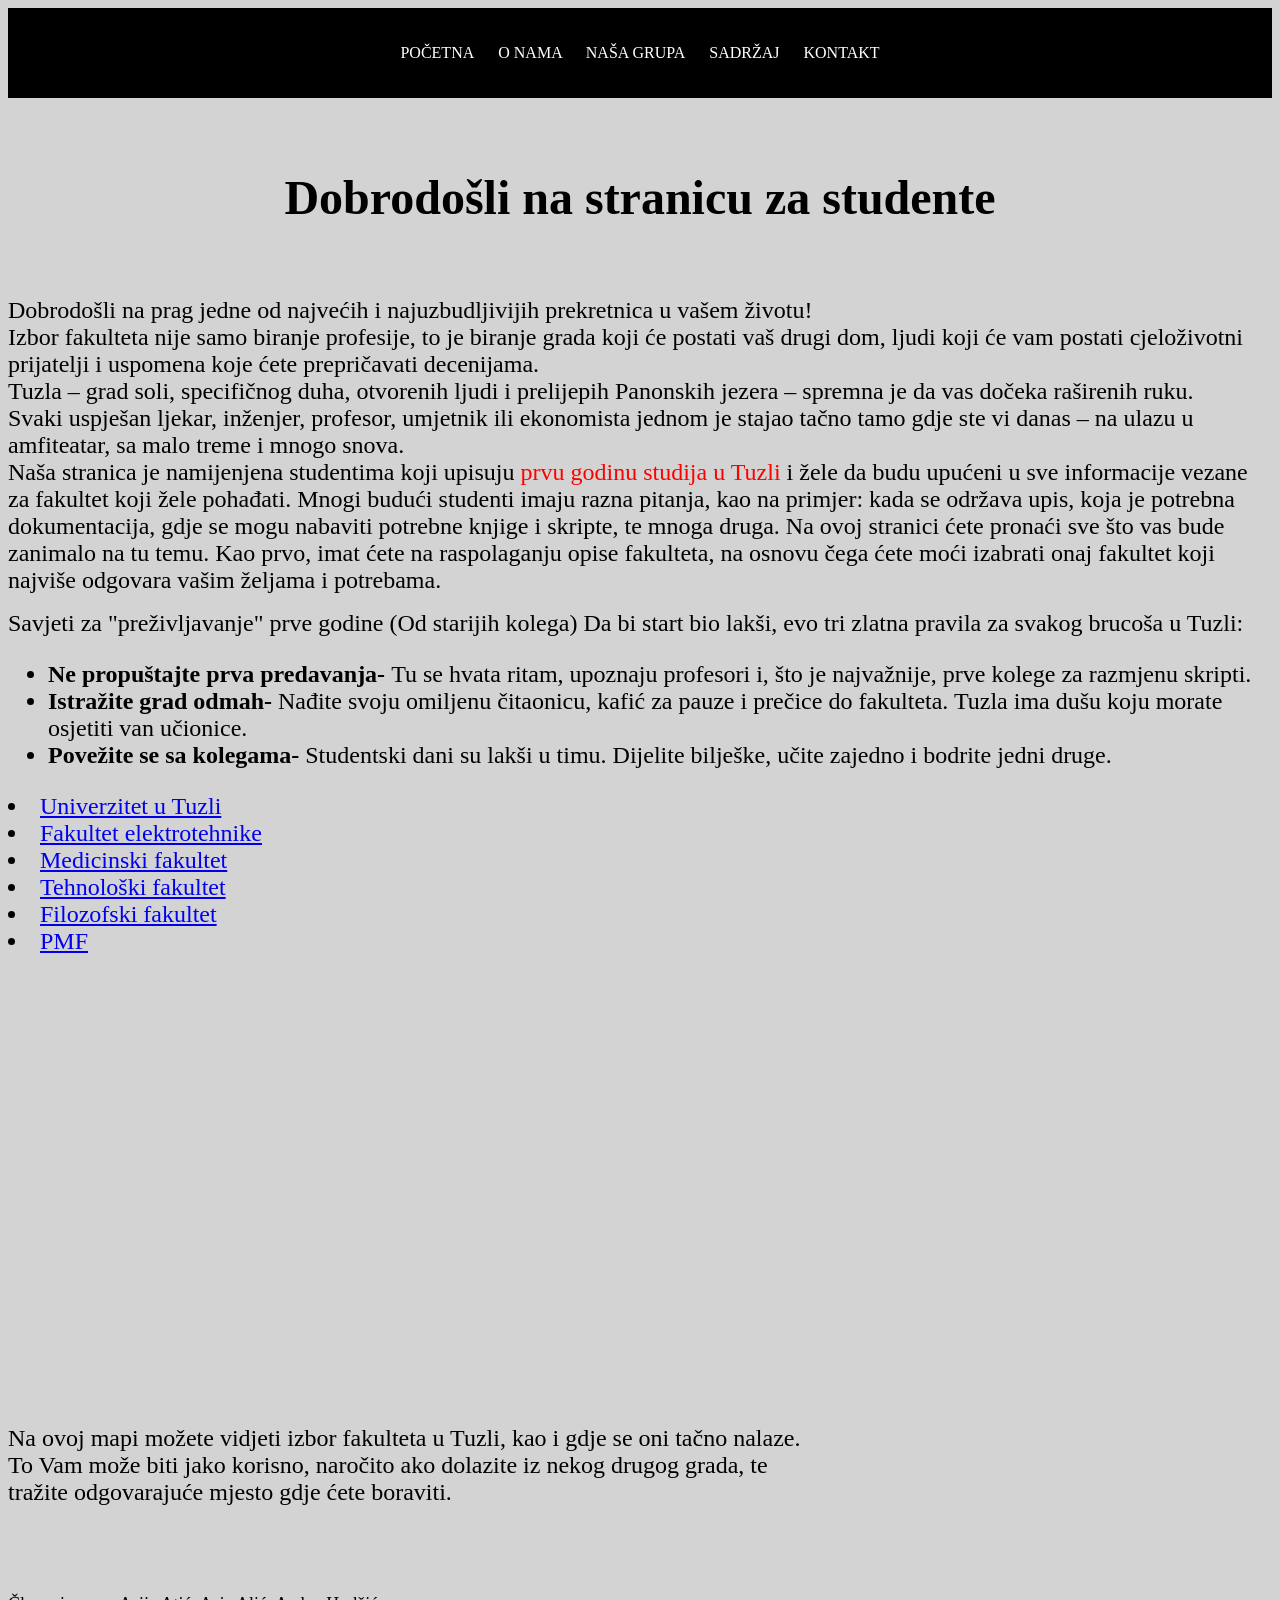
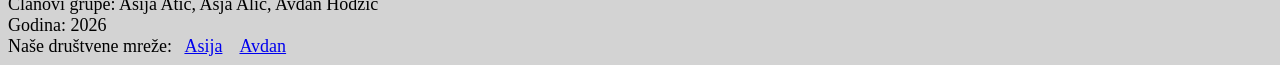
==== index.html @ 90ffe12b "Prepravka početne stranice" ====
<!DOCTYPE html lang="bs">
<head>
<meta charset="UTF-8" name='viewport' content='width=device-width, initial-scale=1.0'>
<title>
Početna
</title>

<style>
    .meni ul {
border-bottom: 1px solid #000000;
border-top: 1px solid #000000;
list-style: outside none none;
padding: 35px 0;
text-align: center;
background-color: #000000;
}
.meni ul li {
    border-spacing: "5px";
display: inline;
padding: 0 10px;
text-transform: uppercase;
}
.meni ul li a {
color: #000000;
text-decoration: none;
}
.meni ul li a:hover {
color: #b90c0c;
text-decoration: underline;
}

</style>

</head>
<body bgcolor="lightgrey">

    <header>
<div class="meni">
<ul>
<li><a style="color:#ffffff;" href="#">Početna</a></li>
<li><a style="color:#ffffff;" href="#O nama">O nama</a>
<li><a style="color:#ffffff;" href="https://github.com/asija-atic/Grupa17-TPTP-2026">Naša grupa</a></li>
<li><a style="color:#ffffff;" href="sadrzaj.html">Sadržaj</a>
<li><a style="color:#ffffff;" href="kontakt.html">Kontakt</a></li>
</ul>
</div>
</header>

    <br><br>
    <section aria-label="naslov">
    <h1><center><font color="black" size="7">Dobrodošli na stranicu za studente</font></center></h1>
    </section>
    <br><br>
    <a name="O nama">
    <p><font size="5">
    Dobrodošli na prag jedne od najvećih i najuzbudljivijih prekretnica u vašem životu! <br>
    Izbor fakulteta nije samo biranje profesije, to je biranje grada koji će postati vaš drugi
     dom, ljudi koji će vam postati cjeloživotni prijatelji i uspomena koje ćete prepričavati decenijama.<br>
    Tuzla – grad soli, specifičnog duha, otvorenih ljudi i prelijepih Panonskih jezera – spremna je da vas dočeka raširenih ruku. <br> 
    Svaki uspješan ljekar, inženjer, profesor, umjetnik ili ekonomista jednom je stajao tačno tamo gdje ste vi 
    danas – na ulazu u amfiteatar, sa malo treme i mnogo snova. <br>
    Naša stranica je namijenjena studentima koji upisuju <font color="red">prvu godinu studija u Tuzli</font> i žele da budu
    upućeni u sve informacije vezane za fakultet koji žele pohađati. Mnogi budući studenti imaju razna
    pitanja, kao na primjer: kada se održava upis, koja je potrebna dokumentacija, gdje se mogu nabaviti
    potrebne knjige i skripte, te mnoga druga. Na ovoj stranici ćete pronaći sve što vas bude zanimalo na
    tu temu. Kao prvo, imat ćete na raspolaganju opise fakulteta, na osnovu čega ćete moći izabrati onaj
    fakultet koji najviše odgovara vašim željama i potrebama.</font></p>
    </a>

    <a name="Savjeti">
            <font size="5">
                <b></b>Savjeti za "preživljavanje" prve godine (Od starijih kolega)</b>
        Da bi start bio lakši, evo tri zlatna pravila za svakog brucoša u Tuzli:
                <ul>
                    <li><b>Ne propuštajte prva predavanja- </b>Tu se hvata ritam, upoznaju profesori i, 
                        što je najvažnije, prve kolege za razmjenu skripti.</li>
                        <li><b>Istražite grad odmah- </b>Nađite svoju omiljenu čitaonicu, kafić za pauze 
                            i prečice do fakulteta. Tuzla ima dušu koju morate osjetiti van učionice.</li>
                            <li><b>Povežite se sa kolegama- </b>Studentski dani su lakši u timu. Dijelite bilješke, 
                                učite zajedno i bodrite jedni druge.</li>
                </ul>
        </font>
    </a>
    
    <font size="5">
        <nav>
            <ul></ul>
            <li><a href="https://untz.ba/">Univerzitet u Tuzli</a></li>
            <li><a href="FET.html">Fakultet elektrotehnike</a></li>
            <li><a href="FET.html">Medicinski fakultet</a></li>
            <li><a href="FET.html">Tehnološki fakultet</a></li>
            <li><a href="FET.html">Filozofski fakultet</a></li>
            <li><a href="FET.html">PMF</a></li>
            </ul>
        </nav>
    </font>

        <br><br><br>
        <aside>
        <iframe src="https://www.google.com/maps/embed?pb=!1m16!1m12!1m3!1d5687.657616480637!2d18.665230933523294!3d44.5391376703134!2m3!1f0!2f0!3f0!3m2!1i1024!2i768!4f13.1!2m1!1sfakulteti%20u%20tuzli!5e0!3m2!1sbs!2sba!4v1778308979391!5m2!1sbs!2sba" 
        width="600" 
        height="400" 
        style="border:0;" 
        allowfullscreen="" 
        loading="lazy" 
        referrerpolicy="no-referrer-when-downgrade">
        </iframe>
        <p><font size="5">Na ovoj mapi možete vidjeti izbor fakulteta u Tuzli, kao i gdje se oni tačno nalaze.<br>
              To Vam može biti jako korisno, naročito ako dolazite iz nekog drugog grada, te <br>
                tražite odgovarajuće mjesto gdje ćete boraviti.
            </font></p>
  
   
    <br><br><br><br>

    
    
    <footer>
        <font size="4">
        Članovi grupe: Asija Atić, Asja Alić, Avdan Hodžić
        <br>
        Godina: 2026
        <br>
        Naše društvene mreže:&nbsp&nbsp
        <a href="https://www.instagram.com/asija_atic/">Asija</a>
        &nbsp&nbsp
        <a href="https://www.instagram.com/adoo.hodziic/">Avdan</a>
        </font>
    </footer>

</body>
</html>
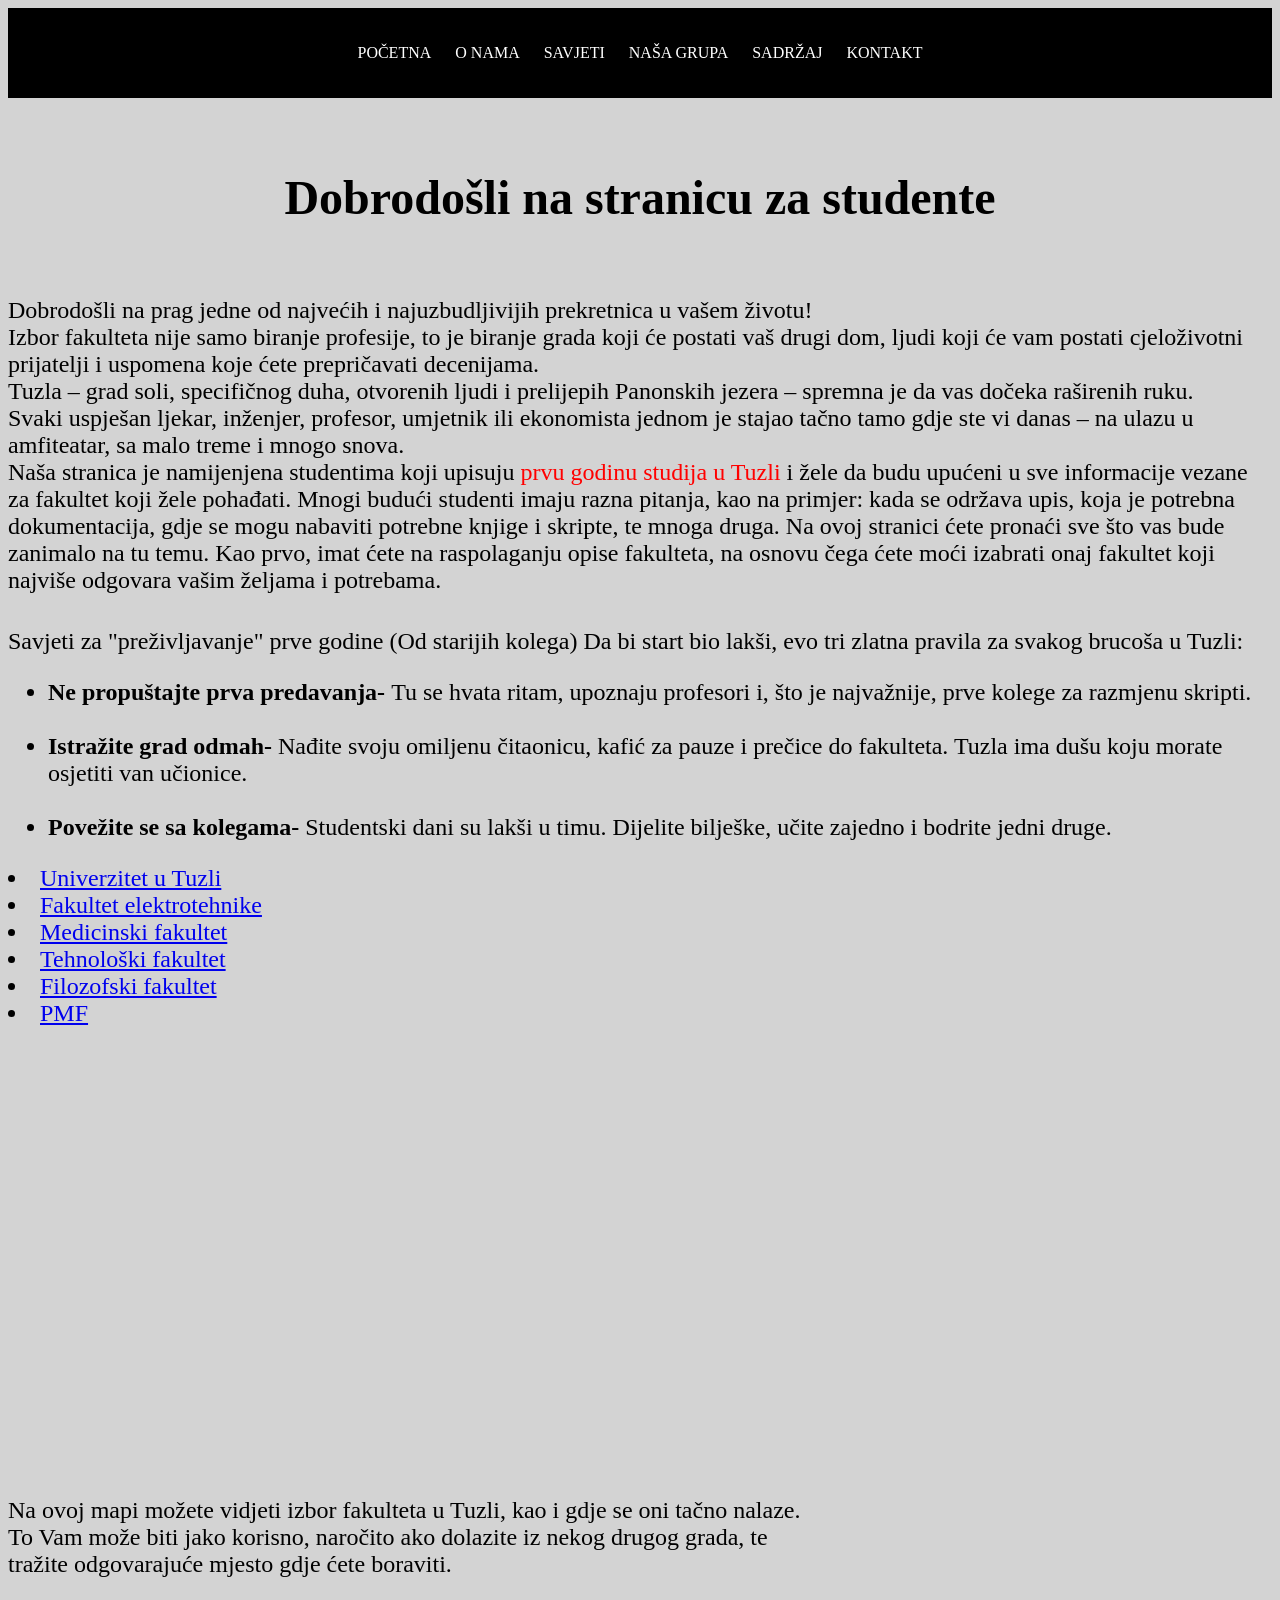
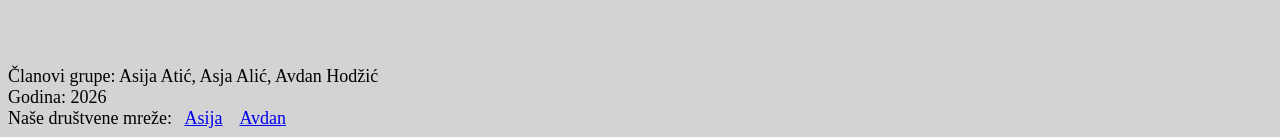
==== commit cf80e57c: "Add files via upload" ====
--- a/index.html
+++ b/index.html
@@ -38,7 +38,8 @@
 <div class="meni">
 <ul>
 <li><a style="color:#ffffff;" href="#">Početna</a></li>
-<li><a style="color:#ffffff;" href="#O nama">O nama</a>
+<li><a style="color:#ffffff;" href="#O nama">O nama</a></li>
+<li><a style="color:#ffffff;" href="#Savjeti">Savjeti</a></li>
 <li><a style="color:#ffffff;" href="https://github.com/asija-atic/Grupa17-TPTP-2026">Naša grupa</a></li>
 <li><a style="color:#ffffff;" href="sadrzaj.html">Sadržaj</a>
 <li><a style="color:#ffffff;" href="kontakt.html">Kontakt</a></li>
@@ -66,16 +67,16 @@
     tu temu. Kao prvo, imat ćete na raspolaganju opise fakulteta, na osnovu čega ćete moći izabrati onaj
     fakultet koji najviše odgovara vašim željama i potrebama.</font></p>
     </a>
-
+<br>
     <a name="Savjeti">
             <font size="5">
                 <b></b>Savjeti za "preživljavanje" prve godine (Od starijih kolega)</b>
         Da bi start bio lakši, evo tri zlatna pravila za svakog brucoša u Tuzli:
                 <ul>
                     <li><b>Ne propuštajte prva predavanja- </b>Tu se hvata ritam, upoznaju profesori i, 
-                        što je najvažnije, prve kolege za razmjenu skripti.</li>
+                        što je najvažnije, prve kolege za razmjenu skripti.</li><br>
                         <li><b>Istražite grad odmah- </b>Nađite svoju omiljenu čitaonicu, kafić za pauze 
-                            i prečice do fakulteta. Tuzla ima dušu koju morate osjetiti van učionice.</li>
+                            i prečice do fakulteta. Tuzla ima dušu koju morate osjetiti van učionice.</li><br>
                             <li><b>Povežite se sa kolegama- </b>Studentski dani su lakši u timu. Dijelite bilješke, 
                                 učite zajedno i bodrite jedni druge.</li>
                 </ul>
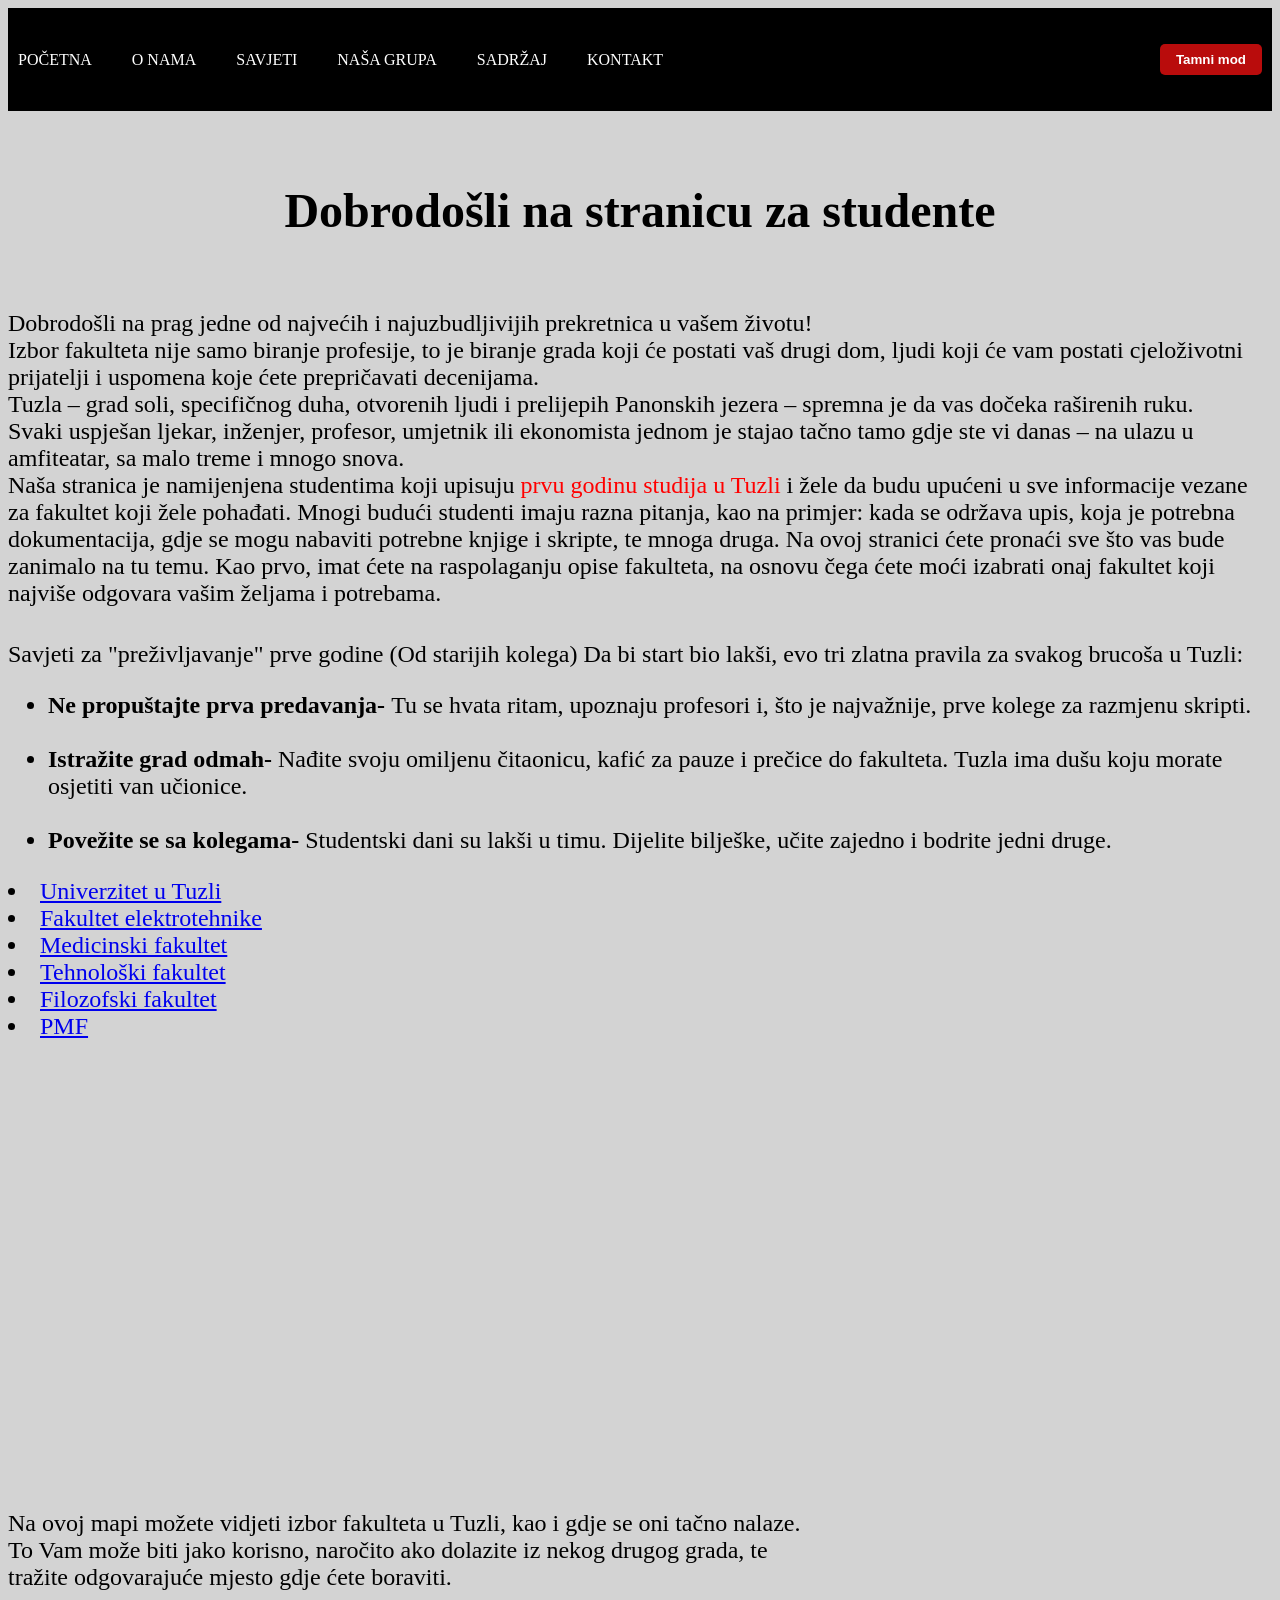
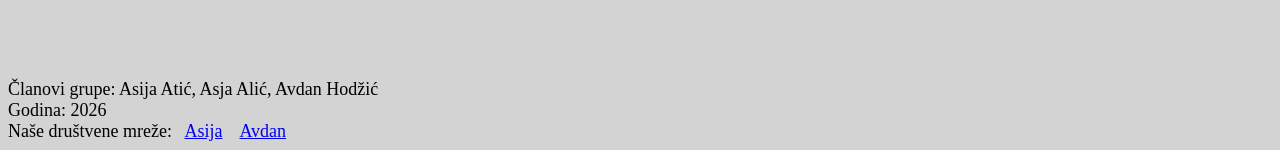
==== commit d6559a69: "Dodan javascript file i odradjena vecina logike stranice, promjenjen kontakt.html i prilagodjeni ost" ====
--- a/index.html
+++ b/index.html
@@ -13,6 +13,11 @@
 padding: 35px 0;
 text-align: center;
 background-color: #000000;
+display: flex;
+justify-content: center;
+align-items: center;
+gap: 20px;
+flex-wrap: wrap;
 }
 .meni ul li {
     border-spacing: "5px";
@@ -20,8 +25,26 @@
 padding: 0 10px;
 text-transform: uppercase;
 }
+
+.meni ul li:last-child {
+  margin-left: auto;
+}
+
+#theme-toggle {
+  background: #b90c0c;
+  color: #ffffff;
+  border: none;
+  padding: 8px 16px;
+  border-radius: 5px;
+  cursor: pointer;
+  font-weight: bold;
+}
+
+#theme-toggle:hover {
+  background: #8a0808;
+}
 .meni ul li a {
-color: #000000;
+color: #ffffff;
 text-decoration: none;
 }
 .meni ul li a:hover {
@@ -41,8 +64,9 @@
 <li><a style="color:#ffffff;" href="#O nama">O nama</a></li>
 <li><a style="color:#ffffff;" href="#Savjeti">Savjeti</a></li>
 <li><a style="color:#ffffff;" href="https://github.com/asija-atic/Grupa17-TPTP-2026">Naša grupa</a></li>
-<li><a style="color:#ffffff;" href="sadrzaj.html">Sadržaj</a>
+<li><a style="color:#ffffff;" href="sadrzaj.html">Sadržaj</a></li>
 <li><a style="color:#ffffff;" href="kontakt.html">Kontakt</a></li>
+<li><button id="theme-toggle" type="button">Tamni mod</button></li>
 </ul>
 </div>
 </header>
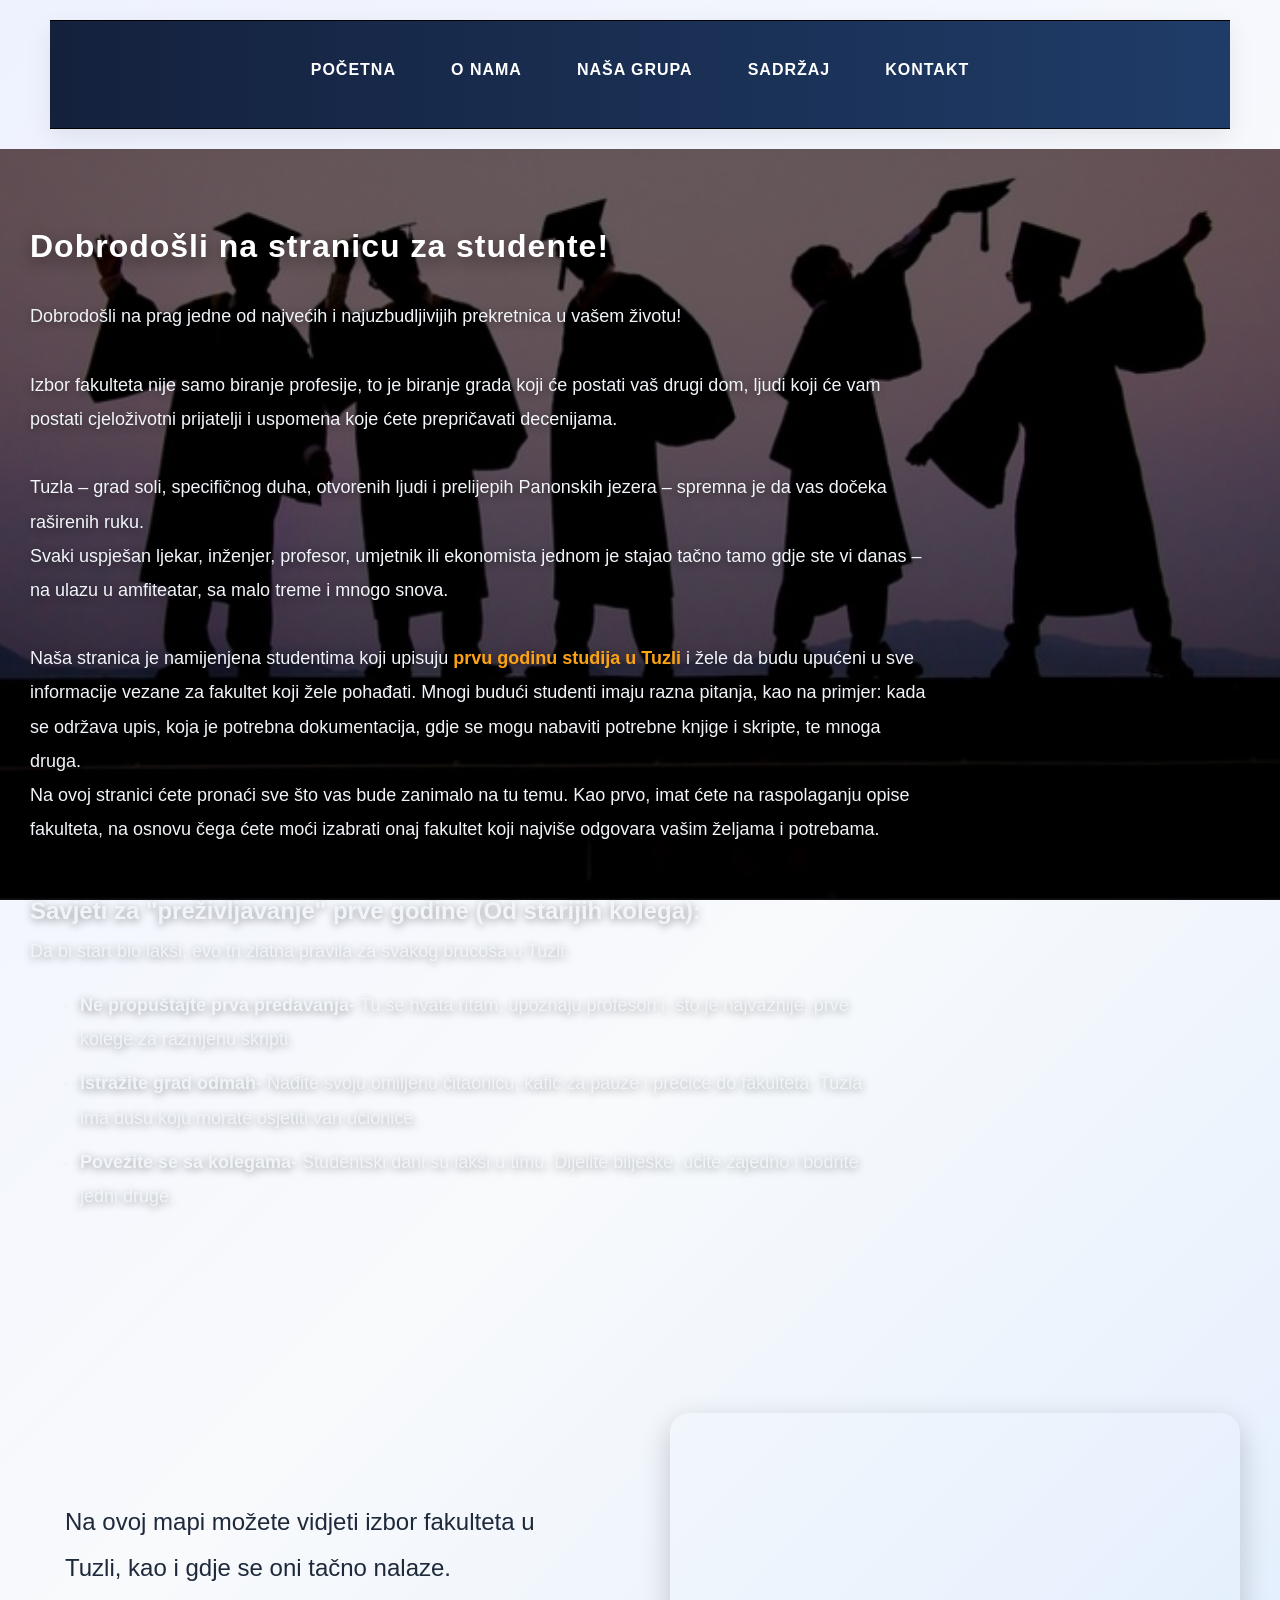
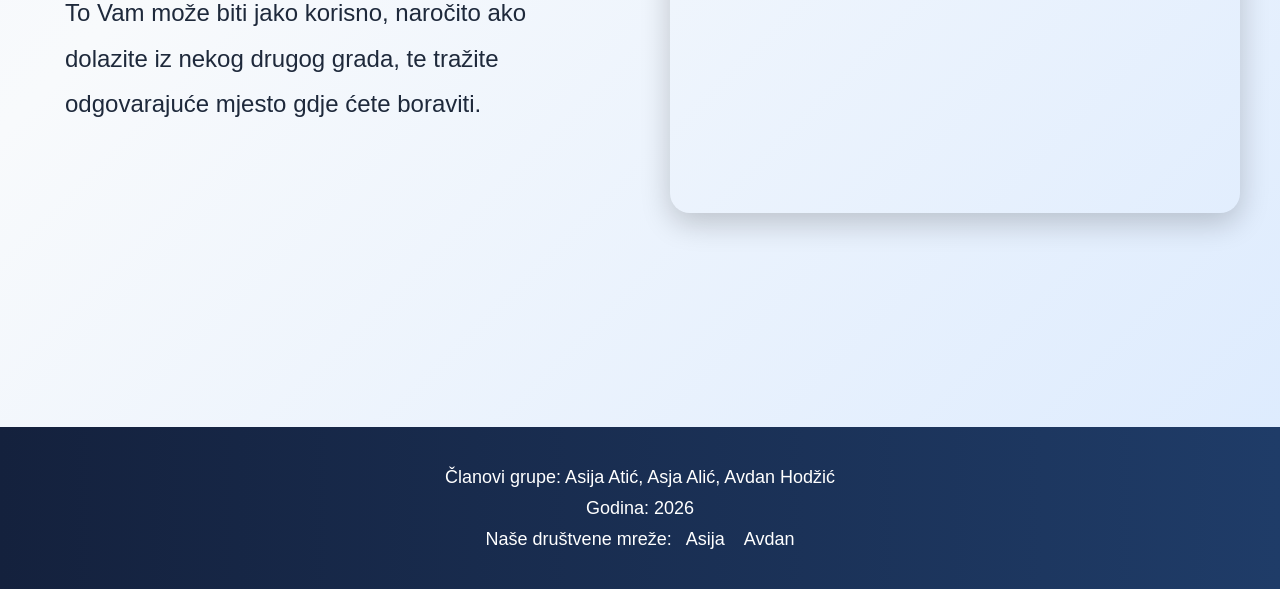
==== commit 2183c85c: "Add files via upload" ====
--- a/index.html
+++ b/index.html
@@ -1,6 +1,7 @@
 <!DOCTYPE html lang="bs">
 <head>
 <meta charset="UTF-8" name='viewport' content='width=device-width, initial-scale=1.0'>
+<link rel="stylesheet" href="tptpstil.css">
 <title>
 Početna
 </title>
@@ -13,11 +14,6 @@
 padding: 35px 0;
 text-align: center;
 background-color: #000000;
-display: flex;
-justify-content: center;
-align-items: center;
-gap: 20px;
-flex-wrap: wrap;
 }
 .meni ul li {
     border-spacing: "5px";
@@ -25,26 +21,8 @@
 padding: 0 10px;
 text-transform: uppercase;
 }
-
-.meni ul li:last-child {
-  margin-left: auto;
-}
-
-#theme-toggle {
-  background: #b90c0c;
-  color: #ffffff;
-  border: none;
-  padding: 8px 16px;
-  border-radius: 5px;
-  cursor: pointer;
-  font-weight: bold;
-}
-
-#theme-toggle:hover {
-  background: #8a0808;
-}
 .meni ul li a {
-color: #ffffff;
+color: #000000;
 text-decoration: none;
 }
 .meni ul li a:hover {
@@ -61,84 +39,79 @@
 <div class="meni">
 <ul>
 <li><a style="color:#ffffff;" href="#">Početna</a></li>
-<li><a style="color:#ffffff;" href="#O nama">O nama</a></li>
-<li><a style="color:#ffffff;" href="#Savjeti">Savjeti</a></li>
+<li><a style="color:#ffffff;" href="#O nama">O nama</a>
 <li><a style="color:#ffffff;" href="https://github.com/asija-atic/Grupa17-TPTP-2026">Naša grupa</a></li>
-<li><a style="color:#ffffff;" href="sadrzaj.html">Sadržaj</a></li>
+<li><a style="color:#ffffff;" href="sadrzaj.html">Sadržaj</a>
 <li><a style="color:#ffffff;" href="kontakt.html">Kontakt</a></li>
-<li><button id="theme-toggle" type="button">Tamni mod</button></li>
 </ul>
 </div>
 </header>
+    <section class="hero-section" id="O nama">
+<div class="hero-content">
+<h1><font size="6">Dobrodošli na stranicu za studente!</font></h1>
+<p><font size="4">
+Dobrodošli na prag jedne od najvećih i najuzbudljivijih prekretnica u vašem životu! <br><br>
 
-    <br><br>
-    <section aria-label="naslov">
-    <h1><center><font color="black" size="7">Dobrodošli na stranicu za studente</font></center></h1>
-    </section>
-    <br><br>
-    <a name="O nama">
-    <p><font size="5">
-    Dobrodošli na prag jedne od najvećih i najuzbudljivijih prekretnica u vašem životu! <br>
-    Izbor fakulteta nije samo biranje profesije, to je biranje grada koji će postati vaš drugi
-     dom, ljudi koji će vam postati cjeloživotni prijatelji i uspomena koje ćete prepričavati decenijama.<br>
-    Tuzla – grad soli, specifičnog duha, otvorenih ljudi i prelijepih Panonskih jezera – spremna je da vas dočeka raširenih ruku. <br> 
-    Svaki uspješan ljekar, inženjer, profesor, umjetnik ili ekonomista jednom je stajao tačno tamo gdje ste vi 
-    danas – na ulazu u amfiteatar, sa malo treme i mnogo snova. <br>
-    Naša stranica je namijenjena studentima koji upisuju <font color="red">prvu godinu studija u Tuzli</font> i žele da budu
-    upućeni u sve informacije vezane za fakultet koji žele pohađati. Mnogi budući studenti imaju razna
-    pitanja, kao na primjer: kada se održava upis, koja je potrebna dokumentacija, gdje se mogu nabaviti
-    potrebne knjige i skripte, te mnoga druga. Na ovoj stranici ćete pronaći sve što vas bude zanimalo na
-    tu temu. Kao prvo, imat ćete na raspolaganju opise fakulteta, na osnovu čega ćete moći izabrati onaj
-    fakultet koji najviše odgovara vašim željama i potrebama.</font></p>
-    </a>
+Izbor fakulteta nije samo biranje profesije, to je biranje grada koji će postati vaš drugi dom, ljudi koji će vam postati cjeloživotni prijatelji i uspomena koje ćete prepričavati decenijama.<br><br>
+
+Tuzla – grad soli, specifičnog duha, otvorenih ljudi i prelijepih Panonskih jezera – spremna je da vas dočeka raširenih ruku. <br>
+
+Svaki uspješan ljekar, inženjer, profesor, umjetnik ili ekonomista jednom je stajao tačno tamo gdje ste vi danas – na ulazu u amfiteatar, sa malo treme i mnogo snova. <br><br>
+
+Naša stranica je namijenjena studentima koji upisuju <span>prvu godinu studija u Tuzli</span> i žele da budu upućeni u sve informacije vezane za fakultet koji žele pohađati. 
+
+Mnogi budući studenti imaju razna pitanja, kao na primjer: kada se održava upis, koja je potrebna dokumentacija, gdje se mogu nabaviti potrebne knjige i skripte, te mnoga druga.<br>
+
+Na ovoj stranici ćete pronaći sve što vas bude zanimalo na tu temu. Kao prvo, imat ćete na raspolaganju opise fakulteta, na osnovu čega ćete moći izabrati onaj fakultet koji najviše odgovara vašim željama i potrebama.
+</font></p>
 <br>
-    <a name="Savjeti">
-            <font size="5">
-                <b></b>Savjeti za "preživljavanje" prve godine (Od starijih kolega)</b>
-        Da bi start bio lakši, evo tri zlatna pravila za svakog brucoša u Tuzli:
+                <b><font size="5">Savjeti za "preživljavanje" prve godine (Od starijih kolega):</font></b><br>
+<font size="4">Da bi start bio lakši, evo tri zlatna pravila za svakog brucoša u Tuzli:
                 <ul>
                     <li><b>Ne propuštajte prva predavanja- </b>Tu se hvata ritam, upoznaju profesori i, 
-                        što je najvažnije, prve kolege za razmjenu skripti.</li><br>
+                        što je najvažnije, prve kolege za razmjenu skripti.</li>
                         <li><b>Istražite grad odmah- </b>Nađite svoju omiljenu čitaonicu, kafić za pauze 
-                            i prečice do fakulteta. Tuzla ima dušu koju morate osjetiti van učionice.</li><br>
+                            i prečice do fakulteta. Tuzla ima dušu koju morate osjetiti van učionice.</li>
                             <li><b>Povežite se sa kolegama- </b>Studentski dani su lakši u timu. Dijelite bilješke, 
                                 učite zajedno i bodrite jedni druge.</li>
                 </ul>
+                </font>
+    </div>
+    
+</section>
+        <section class="mapa-sekcija">
+
+    <div class="mapa-tekst">
+
+        <p>
+        <font size="5">
+
+        Na ovoj mapi možete vidjeti izbor fakulteta u Tuzli, kao i gdje se oni tačno nalaze.<br>
+
+        To Vam može biti jako korisno, naročito ako dolazite iz nekog drugog grada, te tražite odgovarajuće mjesto gdje ćete boraviti.
+
         </font>
-    </a>
-    
-    <font size="5">
-        <nav>
-            <ul></ul>
-            <li><a href="https://untz.ba/">Univerzitet u Tuzli</a></li>
-            <li><a href="FET.html">Fakultet elektrotehnike</a></li>
-            <li><a href="FET.html">Medicinski fakultet</a></li>
-            <li><a href="FET.html">Tehnološki fakultet</a></li>
-            <li><a href="FET.html">Filozofski fakultet</a></li>
-            <li><a href="FET.html">PMF</a></li>
-            </ul>
-        </nav>
-    </font>
+        </p>
 
-        <br><br><br>
-        <aside>
-        <iframe src="https://www.google.com/maps/embed?pb=!1m16!1m12!1m3!1d5687.657616480637!2d18.665230933523294!3d44.5391376703134!2m3!1f0!2f0!3f0!3m2!1i1024!2i768!4f13.1!2m1!1sfakulteti%20u%20tuzli!5e0!3m2!1sbs!2sba!4v1778308979391!5m2!1sbs!2sba" 
-        width="600" 
-        height="400" 
-        style="border:0;" 
-        allowfullscreen="" 
-        loading="lazy" 
+    </div>
+
+    <div class="mapa">
+
+        <iframe src="https://www.google.com/maps/embed?pb=!1m16!1m12!1m3!1d5687.657616480637!2d18.665230933523294!3d44.5391376703134!2m3!1f0!2f0!3f0!3m2!1i1024!2i768!4f13.1!2m1!1sfakulteti%20u%20tuzli!5e0!3m2!1sbs!2sba!4v1778308979391!5m2!1sbs!2sba"
+        width="600"
+        height="400"
+        style="border:0;"
+        allowfullscreen=""
+        loading="lazy"
         referrerpolicy="no-referrer-when-downgrade">
         </iframe>
-        <p><font size="5">Na ovoj mapi možete vidjeti izbor fakulteta u Tuzli, kao i gdje se oni tačno nalaze.<br>
-              To Vam može biti jako korisno, naročito ako dolazite iz nekog drugog grada, te <br>
-                tražite odgovarajuće mjesto gdje ćete boraviti.
-            </font></p>
+
+    </div>
+
+</section>
   
    
-    <br><br><br><br>
-
-    
+    <br><br>
     
     <footer>
         <font size="4">
--- a/tptpstil.css
+++ b/tptpstil.css
@@ -0,0 +1,1755 @@
+:root{
+
+    /* BOJE */
+
+    --primary-color:#14213d;
+    --secondary-color:#1f3c68;
+    --accent-color:#fca311;
+
+    --light-color:#f8fafc;
+    --card-color:#ffffff;
+
+    --text-color:#1e293b;
+    --soft-text:#22252c;
+
+    --hover-color:#ffba49;
+
+    /* FONT */
+
+    --main-font:'Segoe UI', sans-serif;
+
+    /* OSTALO */
+
+    --radius:18px;
+
+    --shadow:
+    0 8px 25px rgba(0,0,0,0.08);
+
+    --strong-shadow:
+    0 12px 35px rgba(0,0,0,0.20);
+
+    --transition:0.35s ease;
+}
+
+/*RESET*/
+
+*{
+    margin:0;
+    padding:0;
+    box-sizing:border-box;
+}
+
+/* BODY */
+
+body{
+
+    font-family:var(--main-font);
+
+    background:
+    linear-gradient(
+    135deg,
+    #eef2ff,
+    #f8fafc,
+    #dbeafe
+    );
+
+    color:var(--text-color);
+
+    line-height:1.7;
+
+    animation:fadeIn 1s ease;
+}
+
+/*ANIMACIJA*/
+/* Fade-in animaciju sam napravila uz pomoć AI alata.
+Razumijem da:
+@keyframes definiše tok animacije,
+opacity kontroliše providnost,
+transform:translateY pomjera element po Y osi.
+*/
+
+@keyframes fadeIn{
+
+    from{
+        opacity:0;
+        transform:translateY(20px);
+    }
+
+    to{
+        opacity:1;
+        transform:translateY(0);
+    }
+}
+
+/*NAVIGACIJA */
+/* 
+Flexbox navigaciju sam organizovala uz pomoć ChatGPT-a.
+Razumijem da:
+display:flex postavlja elemente u fleksibilni raspored,
+justify-content:center centrira elemente horizontalno,
+align-items:center centrira elemente vertikalno,
+gap dodaje razmak između stavki menija.
+*/
+
+.meni ul,
+#meni ul{
+
+    display:flex;
+
+    justify-content:center;
+    align-items:center;
+
+    gap:35px;
+
+    list-style:none;
+
+    padding:24px;
+
+    background:
+    linear-gradient(
+    to right,
+    var(--primary-color),
+    var(--secondary-color)
+    );
+
+    box-shadow:var(--shadow);
+
+    position:sticky;
+    top:0;
+
+    z-index:1000;
+}
+
+.meni ul li a,
+#meni ul li a{
+
+    color:var(--light-color);
+
+    text-decoration:none;
+
+    text-transform:uppercase;
+
+    font-weight:600;
+
+    letter-spacing:1px;
+
+    position:relative;
+
+    transition:var(--transition);
+}
+
+.meni ul li a:hover,
+#meni ul li a:hover{
+
+    color:var(--accent-color);
+}
+
+.meni ul li a::after,
+#meni ul li a::after{
+
+    content:"";
+
+    position:absolute;
+
+    left:0;
+    bottom:-6px;
+
+    width:0%;
+
+    height:2px;
+
+    background-color:var(--accent-color);
+
+    transition:var(--transition);
+}
+
+.meni ul li a:hover::after,
+#meni ul li a:hover::after{
+
+    width:100%;
+}
+/* 
+CSS Grid raspored kartica sam napravila uz pomoć AI alata.
+Razumijem da:
+display:grid pravi mrežni raspored,
+repeat(4,1fr) pravi 4 jednake kolone,
+gap definiše razmak između kartica.
+*/
+
+/*NASLOVI */
+
+h1{
+
+    text-align:center;
+
+    font-size:48px;
+
+    margin-top:50px;
+    margin-bottom:25px;
+
+    color:var(--primary-color);
+
+    letter-spacing:1px;
+}
+
+h2{
+
+    color:var(--primary-color);
+
+    margin-bottom:15px;
+}
+
+/* PARAGRAFI */
+
+p{
+
+    max-width:1200px;
+
+    margin:auto;
+
+    padding:18px 25px;
+
+    font-size:18px;
+
+    color:var(--soft-text);
+}
+
+/* SLIKE*/
+
+img{
+
+    max-width:100%;
+
+    border-radius:var(--radius);
+
+    box-shadow:var(--shadow);
+
+    transition:var(--transition);
+}
+
+img:hover{
+
+    transform:scale(1.02);
+}
+
+/* TABELE */
+
+table{
+
+    width:90%;
+
+    margin:auto;
+
+    border-collapse:collapse;
+
+    overflow:hidden;
+
+    border-radius:var(--radius);
+
+    background:var(--card-color);
+
+    box-shadow:var(--shadow);
+}
+
+th{
+
+    background:
+    linear-gradient(
+    to right,
+    #681313,
+    #9e1313
+    );
+
+    color:white;
+
+    padding:16px;
+}
+
+td{
+
+    padding:14px;
+
+    text-align:center;
+
+    border-bottom:1px solid #fecaca;
+
+    transition:var(--transition);
+}
+
+tr:nth-child(even){
+
+    background:#fef2f2;
+}
+
+tr:hover{
+
+    background:#fee2e2;
+}
+
+/* LISTE */
+
+ul,
+ol{
+
+    margin:20px 50px;
+}
+
+ul li{
+
+    margin-bottom:10px;
+}
+
+/* LINKOVI */
+
+a{
+
+    transition:var(--transition);
+}
+
+a:hover{
+
+    color:var(--accent-color);
+}
+
+a:focus{
+
+    outline:2px dashed var(--accent-color);
+
+    outline-offset:4px;
+}
+
+/*  IFRAME */
+
+iframe{
+
+    display:block;
+
+    margin:40px auto;
+
+    width:90%;
+    max-width:900px;
+
+    border-radius:var(--radius);
+
+    box-shadow:var(--shadow);
+}
+
+/* FOOTER */
+
+footer{
+
+    margin-top:60px;
+
+    padding:35px;
+
+    text-align:center;
+
+    color:white;
+
+    background:
+    linear-gradient(
+    to right,
+    var(--primary-color),
+    var(--secondary-color)
+    );
+}
+
+footer a{
+
+    color:white;
+
+    text-decoration:none;
+}
+
+/*  DODATNI BLOKOVI */
+
+#Opis,
+#Upis,
+#tekst,
+.Uvod,
+.smjerovi{
+
+    background:rgba(255,255,255,0.75);
+
+    padding:25px;
+
+    border-radius:var(--radius);
+
+    box-shadow:var(--shadow);
+
+    margin:20px;
+}
+
+/* HERO SEKCIJA */
+/*  ZAJEDNIČKA HERO KARTICA */
+
+.hero-card{
+
+    background-size:cover;
+
+    background-position:center;
+
+    height:220px;
+
+    display:flex;
+
+    justify-content:center;
+
+    align-items:center;
+
+    text-align:center;
+
+    border-radius:22px;
+
+    margin:10px auto 40px auto;
+
+    max-width:1200px;
+
+    overflow:hidden;
+
+    padding:20px;
+
+    transition:0.4s ease;
+
+    box-shadow:
+    0 10px 30px rgba(0,0,0,0.25);
+}
+
+
+.hero-card:hover{
+
+    transform:translateY(-5px);
+
+    box-shadow:
+    0 15px 35px rgba(0,0,0,0.35);
+}
+
+
+.hero-card h1{
+
+    color:#ffffff;
+
+    font-size:52px;
+
+    font-weight:700;
+
+    letter-spacing:2px;
+
+    text-shadow:
+    0 4px 12px rgba(0,0,0,0.5);
+
+    transition:0.3s ease;
+}
+
+.hero-section{
+
+    min-height:100vh;
+
+    background-image:
+    linear-gradient(
+    rgba(0,0,0,0.60),
+    rgba(0,0,0,0.60)
+    ),
+
+    url("studenti.png");
+
+    background-size:cover;
+
+    background-position:center;
+
+    background-attachment:fixed;
+
+    display:flex;
+
+    align-items:center;
+
+    padding:30px;
+
+    margin-bottom:50px;
+}
+
+.hero-content{
+
+    max-width:900px;
+
+    animation:fadeIn 1.2s ease;
+
+    font-size:22px;
+
+    line-height:1.9;
+
+    color:#f1f5f9;
+
+    text-shadow:
+    0 2px 8px rgba(0,0,0,0.4);
+}
+
+.hero-content h1{
+
+    font-size:76px;
+
+    color:white;
+
+    margin-bottom:35px;
+
+    text-align:left;
+
+    line-height:1.1;
+
+    text-shadow:
+    0 5px 15px rgba(0,0,0,0.4);
+}
+
+.hero-content p{
+
+    font-size:22px;
+
+    line-height:1.9;
+
+    color:#f1f5f9;
+
+    padding:0;
+}
+
+.hero-content span{
+
+    color:var(--accent-color);
+
+    font-weight:bold;
+}
+
+/* FAKULTETI SEKCIJA */
+
+.fakulteti-section{
+
+    position:relative;
+
+    padding:70px 20px;
+
+    margin-top:60px;
+
+    overflow:hidden;
+}
+
+.fakulteti-section::before{
+
+    content:"";
+
+    position:absolute;
+
+    inset:0;
+
+    background-image:
+
+    linear-gradient(
+    rgba(0,0,0,0.72),
+    rgba(0,0,0,0.72)
+    ),
+
+    url("fakulteti.png");
+
+    background-size:cover;
+
+    background-position:center;
+
+    background-attachment:fixed;
+
+    filter:blur(5px);
+
+    transform:scale(1.05);
+
+    z-index:-2;
+}
+
+.fakulteti-section::after{
+
+    content:"";
+
+    position:absolute;
+
+    inset:0;
+
+    background:rgba(0,0,0,0.20);
+
+    z-index:-1;
+}
+
+.fakulteti-section table{
+
+    position:relative;
+
+    z-index:5;
+
+    background:rgba(255,255,255,0.15);
+
+    backdrop-filter:blur(10px);
+
+    border-radius:25px;
+
+    overflow:hidden;
+
+    border:1px solid rgba(255,255,255,0.2);
+}
+/* 
+Transform scale efekat na slikama sam napravila uz pomoć ChatGPT-a.
+Razumijem da:
+scale(1.03) blago povećava sliku kada korisnik pređe mišem preko nje.
+*/
+
+.fakulteti-section td{
+
+    background:rgba(255,255,255,0.88);
+
+    transition:0.4s ease;
+}
+
+.fakulteti-section td:hover{
+
+    transform:scale(1.03);
+
+    background:white;
+}
+
+.fakulteti-section img{
+
+    border-radius:18px;
+}
+
+.fakulteti-section img:hover{
+
+    transform:scale(1.05);
+}
+
+/* MAPA SEKCIJA */
+
+.mapa-sekcija{
+
+    display:flex;
+
+    justify-content:space-between;
+
+    align-items:center;
+
+    gap:60px;
+
+    max-width:1400px;
+
+    margin:auto;
+
+    padding:60px 40px;
+}
+
+.mapa-tekst{
+
+    flex:1;
+}
+
+.mapa-tekst p{
+
+    color:var(--text-color);
+
+    font-size:22px;
+
+    line-height:1.9;
+}
+
+.mapa{
+
+    flex:1;
+
+    display:flex;
+
+    justify-content:flex-end;
+}
+
+.mapa iframe{
+
+    width:100%;
+
+    max-width:700px;
+
+    border-radius:20px;
+
+    box-shadow:
+    0 10px 30px rgba(0,0,0,0.2);
+}
+
+/* MEDIA QUERIES */
+
+/* MOBITEL */
+
+@media(max-width:599px){
+
+    .meni ul,
+    #meni ul{
+
+        flex-direction:column;
+
+        gap:18px;
+    }
+
+    .grid-container{
+
+        grid-template-columns:1fr;
+
+        padding:20px;
+    }
+
+    h1{
+
+        font-size:30px;
+    }
+
+    p{
+
+        font-size:16px;
+    }
+
+    iframe{
+
+        height:250px;
+    }
+
+    table{
+
+        font-size:14px;
+    }
+}
+
+/* TABLET */
+/* 
+Responsive tablet prikaz sam napravila uz pomoć ChatGPT-a.
+Razumijem da:
+repeat(2,1fr) pravi dvije kolone na tablet uređajima.
+*/
+
+
+@media(min-width:600px) and (max-width:899px){
+
+    .grid-container{
+
+        grid-template-columns:repeat(2,1fr);
+    }
+
+    h1{
+
+        font-size:38px;
+    }
+}
+
+/* MANJI EKRANI */
+
+@media(max-width:900px){
+
+    .mapa-sekcija{
+
+        flex-direction:column;
+    }
+
+    .mapa{
+
+        justify-content:center;
+    }
+}
+
+/* DESKTOP */
+
+@media(min-width:900px){
+
+    .grid-container{
+
+        grid-template-columns:repeat(4,1fr);
+    }
+}
+/*SEKCIJE */
+
+.section{
+
+    background:rgba(255,255,255,0.8);
+
+    backdrop-filter:blur(8px);
+
+    border:1px solid rgba(255,255,255,0.3);
+
+    border-radius:var(--radius);
+
+    max-width:1200px;
+
+    margin:35px auto;
+
+    padding:35px;
+
+    box-shadow:var(--shadow);
+}
+
+/*GRID KARTICE */
+
+.grid-container{
+
+    display:grid;
+
+    grid-template-columns:repeat(4,1fr);
+
+    gap:30px;
+
+    padding:40px;
+}
+
+/*KARTICE */
+
+.card{
+
+    background:var(--card-color);
+
+    border-radius:var(--radius);
+
+    overflow:hidden;
+
+    text-align:center;
+
+    box-shadow:var(--shadow);
+
+    transition:var(--transition);
+
+    position:relative;
+}
+
+.card:hover{
+
+    transform:
+    translateY(-10px)
+    scale(1.02);
+
+    box-shadow:
+    0 12px 30px rgba(0,0,0,0.15);
+}
+
+.card img{
+
+    width:100%;
+
+    height:230px;
+
+    object-fit:cover;
+
+    transition:0.5s;
+}
+
+.card:hover img{
+
+    transform:scale(1.08);
+}
+
+.card h3{
+
+    padding:18px;
+
+    color:var(--primary-color);
+
+    font-size:20px;
+}
+
+.card a{
+
+    text-decoration:none;
+}
+
+/* FET KARTICA */
+
+.fet-card{
+
+    background-image:
+    linear-gradient(
+    rgba(5,13,29,0.82),
+    rgba(23,34,66,0.82)
+    ),
+
+    url("fet.jpg");
+}
+
+.fet-card:hover{
+
+    transform:translateY(-5px);
+
+    box-shadow:
+    0 15px 35px rgba(0,0,0,0.35);
+}
+
+.fet-card h1{
+
+    color:#f1f5f9;
+
+    font-size:52px;
+
+    font-weight:700;
+
+    letter-spacing:2px;
+
+    text-shadow:
+    0 4px 12px rgba(0,0,0,0.5);
+
+    padding:20px;
+
+    transition:0.3s ease;
+}
+
+.fet-card a{
+
+    text-decoration:none;
+}
+
+.fet-card:hover h1{
+
+    color:#ffffff;
+}
+
+/* MEDICINSKI KARTICA */
+
+.med-card{
+
+    background-image:
+    linear-gradient(
+    rgba(255, 64, 230, 0.295),
+    rgba(172, 108, 140, 0.7)
+    ),
+
+    url("medicinski.png");
+}
+
+.med-card:hover{
+
+    transform:translateY(-5px);
+
+    box-shadow:
+    0 15px 35px rgba(0,0,0,0.35);
+}
+
+.med-card h1{
+
+    color:#ffffff;
+
+    font-size:52px;
+
+    font-weight:700;
+
+    letter-spacing:2px;
+
+    text-shadow:
+    0 4px 12px rgba(0,0,0,0.5);
+
+    padding:20px;
+
+    transition:0.3s ease;
+}
+
+.med-card a{
+
+    text-decoration:none;
+}
+
+.med-card:hover h1{
+
+    color:#ffe5e5;
+}
+/* MEDICINSKI SLIKE */
+
+.med-slike{
+
+    display:flex;
+
+    justify-content:center;
+
+    align-items:center;
+
+    gap:35px;
+
+    flex-wrap:wrap;
+
+    margin:50px auto;
+}
+
+.med-slike img{
+
+    border-radius:20px;
+
+    box-shadow:
+    0 10px 25px rgba(0,0,0,0.18);
+
+    transition:0.4s ease;
+}
+
+.med-slike img:hover{
+
+    transform:scale(1.03);
+}
+/*PMF KARTICA */
+
+.pmf-card{
+
+    background-image:
+    linear-gradient(
+    rgba(44, 62, 80, 0.78),
+    rgba(52, 152, 219, 0.397)
+    ),
+
+    url("pmf.png");
+}
+
+.pmf-card:hover{
+
+    transform:translateY(-5px);
+
+    box-shadow:
+    0 15px 35px rgba(0,0,0,0.35);
+}
+
+.pmf-card h1{
+
+    color:#ffffff;
+
+    font-size:48px;
+
+    font-weight:700;
+
+    letter-spacing:2px;
+
+    text-shadow:
+    0 4px 12px rgba(0,0,0,0.5);
+
+    padding:20px;
+
+    transition:0.3s ease;
+}
+
+.pmf-card a{
+
+    text-decoration:none;
+}
+
+.pmf-card:hover h1{
+
+    color:#d1fae5;
+}
+
+/*PMF UPIS SEKCIJA */
+
+.pmf-upis{
+
+    max-width:1100px;
+
+    margin:60px auto;
+
+    padding:10px;
+
+    background:
+    rgba(164, 183, 245, 0.295);
+
+    border-radius:25px;
+
+    box-shadow:
+    0 10px 30px rgba(0, 0, 0, 0.37);
+
+    text-align:center;
+}
+
+/* PMF PARAGRAFI */
+
+.pmf-upis p{
+
+    max-width:950px;
+
+    margin:0 auto 25px auto;
+
+    text-align:center;
+
+    font-size:19px;
+
+    line-height:1.9;
+}
+
+/* PMF LISTE */
+
+.pmf-upis ul{
+
+    max-width:850px;
+
+    margin:25px auto;
+
+    padding-left:25px;
+
+    text-align:left;
+}
+
+.pmf-upis li{
+
+    margin-bottom:14px;
+
+    line-height:1.8;
+
+    color:var(--soft-text);
+
+    font-size:18px;
+}
+
+/* PMF LINK */
+
+.pmf-upis a{
+
+    color:var(--primary-color);
+
+    font-weight:600;
+
+    text-decoration:none;
+
+    transition:0.3s ease;
+}
+
+.pmf-upis a:hover{
+
+    color:var(--accent-color);
+}
+
+/* PMF SLIKE */
+
+.pmf-slike{
+
+    display:flex;
+
+    justify-content:center;
+
+    align-items:center;
+
+    gap:40px;
+
+    flex-wrap:wrap;
+
+    margin:20px auto;
+}
+
+.pmf-slike img{
+
+    border-radius:20px;
+
+    box-shadow:
+    0 10px 25px rgba(0,0,0,0.18);
+
+    transition:0.4s ease;
+}
+
+.pmf-slike img:hover{
+
+    transform:scale(1.03);
+}
+
+/* EKONOMSKI KARTICA */
+
+.eko-card{
+
+    background-image:
+    linear-gradient(
+    #85202075,
+    rgba(219, 52, 52, 0.322)
+    ),
+
+    url("ekonomski.png");
+}
+
+.eko-card:hover{
+
+    transform:translateY(-5px);
+
+    box-shadow:
+    0 15px 35px rgba(0, 0, 0, 0.308);
+}
+
+.eko-card h1{
+
+    color:#ffffff;
+
+    font-size:52px;
+
+    font-weight:700;
+
+    letter-spacing:2px;
+
+    text-shadow:
+    0 4px 12px rgba(0,0,0,0.5);
+
+    transition:0.3s ease;
+}
+
+.eko-card:hover h1{
+
+    color:#ca8b8b;
+}
+
+/* RGGF HERO KARTICA*/
+
+.rggf-card{
+
+    background-image:
+    linear-gradient(
+    rgba(40,40,40,0.70),
+    rgba(90,90,90,0.45)
+    ),
+
+    url("rggf.png");
+}
+
+.rggf-card:hover{
+
+    transform:translateY(-5px);
+
+    box-shadow:
+    0 15px 35px rgba(0,0,0,0.35);
+}
+
+.rggf-card h1{
+
+    color:#ffffff;
+
+    font-size:50px;
+
+    font-weight:700;
+
+    letter-spacing:2px;
+
+    text-shadow:
+    0 4px 12px rgba(0,0,0,0.5);
+
+    transition:0.3s ease;
+}
+
+.rggf-card:hover h1{
+
+    color:#e5e5e5;
+}
+
+/*RGGF CONTAINER */
+
+.rggf-container{
+
+    max-width:1200px;
+
+    margin:auto;
+
+    padding:20px;
+
+    text-align:center;
+}
+
+.rggf-container p{
+
+    font-size:20px;
+
+    line-height:1.9;
+
+    margin-bottom:30px;
+}
+
+/* RGGF SEKCIJE*/
+
+.rggf-upis,
+.smjerovi{
+
+    background:
+    rgba(255,255,255,0.80);
+
+    padding:35px;
+
+    border-radius:22px;
+
+    box-shadow:
+    0 10px 25px rgba(0,0,0,0.12);
+
+    margin:40px auto;
+}
+
+.rggf-upis ul,
+.smjerovi ul{
+
+    max-width:900px;
+
+    margin:25px auto;
+
+    text-align:left;
+
+    padding-left:20px;
+}
+
+.rggf-upis li,
+.smjerovi li{
+
+    margin-bottom:15px;
+
+    line-height:1.8;
+
+    font-size:18px;
+}
+
+/* RGGF SLIKE */
+
+.rggf-slike{
+
+    display:flex;
+
+    justify-content:center;
+
+    align-items:flex-start;
+
+    gap:40px;
+
+    flex-wrap:wrap;
+
+    margin:50px auto;
+}
+
+.rggf-slike div{
+
+    text-align:center;
+}
+
+.rggf-slike img{
+
+    width:500px;
+
+    max-width:100%;
+
+    border-radius:20px;
+
+    box-shadow:
+    0 10px 25px rgba(0,0,0,0.18);
+
+    transition:0.4s ease;
+}
+
+.rggf-slike img:hover{
+
+    transform:scale(1.03);
+}
+
+.rggf-slike figcaption{
+
+    margin-top:12px;
+
+    font-size:18px;
+
+    font-weight:600;
+}
+
+/*TEHNOLOSKI KARTICA */
+
+.tf-card{
+
+    background-image:
+    linear-gradient(
+    rgba(0, 77, 64, 0.75),
+    rgba(38, 166, 154, 0.45)
+    ),
+
+    url("tehnoloski.png");
+}
+
+.tf-card:hover{
+
+    transform:translateY(-5px);
+
+    box-shadow:
+    0 15px 35px rgba(0,0,0,0.35);
+}
+
+.tf-card h1{
+
+    color:#ffffff;
+
+    font-size:52px;
+
+    font-weight:700;
+
+    letter-spacing:2px;
+
+    text-shadow:
+    0 4px 12px rgba(0,0,0,0.5);
+
+    transition:0.3s ease;
+}
+
+.tf-card:hover h1{
+
+    color:#d1fae5;
+}
+
+/* TEHNOLOSKI SEKCIJE */
+
+.Uvod{
+
+    max-width:1600px;
+
+    margin:40px auto;
+
+    padding:35px;
+
+    background:
+    rgba(255,255,255,0.82);
+
+    border-radius:22px;
+
+    box-shadow:
+    0 10px 25px rgba(0,0,0,0.12);
+}
+
+.Uvod p{
+    text-align: center;
+    font-size:20px;
+
+    line-height:1.9;
+}
+
+/*TEHNOLOSKI SLIKE */
+
+.slike{
+
+    display:flex;
+
+    justify-content:center;
+
+    align-items:center;
+
+    gap:40px;
+
+    flex-wrap:wrap;
+
+    margin:50px auto;
+}
+
+.slike img{
+
+    width:500px;
+
+    max-width:100%;
+
+    border-radius:20px;
+
+    box-shadow:
+    0 10px 25px rgba(0,0,0,0.18);
+
+    transition:0.4s ease;
+}
+
+.slike img:hover{
+
+    transform:scale(1.03);
+}
+
+/* TEHNOLOSKI DONJE SLIKE */
+
+.tf-lab{
+
+    display:flex;
+
+    justify-content:center;
+
+    align-items:center;
+
+    gap:30px;
+
+    flex-wrap:wrap;
+
+    margin:50px auto;
+}
+
+.tf-lab img{
+
+    border-radius:20px;
+
+    box-shadow:
+    0 10px 25px rgba(0,0,0,0.18);
+
+    transition:0.4s ease;
+}
+
+.tf-lab img:hover{
+
+    transform:scale(1.03);
+}
+
+/* TEHNOLOSKI ZANIMLJIVOSTI*/
+
+.tf-zanimljivosti{
+
+    max-width:1200px;
+
+    margin:50px auto;
+
+    padding:35px;
+
+    background:
+    rgba(255,255,255,0.82);
+
+    border-radius:22px;
+
+    box-shadow:
+    0 10px 25px rgba(0,0,0,0.12);
+}
+
+.tf-zanimljivosti p{
+
+    font-size:20px;
+
+    line-height:1.9;
+}
+
+.tf-zanimljivosti ul{
+
+    max-width:950px;
+
+    margin:25px auto;
+
+    text-align:left;
+}
+
+.tf-zanimljivosti li{
+
+    margin-bottom:15px;
+
+    font-size:18px;
+
+    line-height:1.8;
+}
+
+/*FILOZOFSKI KARTICA */
+
+.fil-card{
+
+    background-image:
+    linear-gradient(
+    rgba(45, 27, 105, 0.75),
+    rgba(93, 63, 211, 0.137)
+    ),
+
+    url("filozofski.png");
+}
+
+.fil-card:hover{
+
+    transform:translateY(-5px);
+
+    box-shadow:
+    0 15px 35px rgba(0,0,0,0.35);
+}
+
+.fil-card h1{
+
+    color:#ffffff;
+
+    font-size:52px;
+
+    font-weight:700;
+
+    letter-spacing:2px;
+
+    text-shadow:
+    0 4px 12px rgba(0,0,0,0.5);
+
+    transition:0.3s ease;
+}
+
+.fil-card:hover h1{
+
+    color:#e9d5ff;
+}
+/* FILOZOFSKI UVOD */
+
+.fil-uvod{
+
+    max-width:1200px;
+
+    margin:40px auto;
+
+    padding:35px;
+
+    background:
+    rgba(255,255,255,0.82);
+
+    border-radius:22px;
+
+    box-shadow:
+    0 10px 25px rgba(0,0,0,0.12);
+}
+
+.fil-uvod p{
+
+    font-size:20px;
+
+    line-height:1.9;
+
+    text-align: left;
+}
+
+/* MAŠINSKI KARTICA*/
+
+.mas-card{
+
+    background-image:
+    linear-gradient(
+    rgba(36, 36, 36, 0.78),
+    rgba(90, 90, 90, 0.35)
+    ),
+
+    url("masinski.png");
+}
+
+.mas-card:hover{
+
+    transform:translateY(-5px);
+
+    box-shadow:
+    0 15px 35px rgba(0,0,0,0.35);
+}
+
+.mas-card h1{
+
+    color:#ffffff;
+
+    font-size:52px;
+
+    font-weight:700;
+
+    letter-spacing:2px;
+
+    text-shadow:
+    0 4px 12px rgba(0,0,0,0.5);
+
+    transition:0.3s ease;
+}
+
+.mas-card:hover h1{
+
+    color:#cc2d2dd8;
+}
+
+/* MAŠINSKI UVOD */
+
+.mas-uvod{
+
+    max-width:1250px;
+
+    margin:40px auto;
+
+    padding:35px;
+
+    background:
+    rgba(255,255,255,0.82);
+
+    border-radius:22px;
+
+    box-shadow:
+    0 10px 25px rgba(0,0,0,0.12);
+}
+
+.mas-uvod p{
+
+    font-size:20px;
+
+    line-height:1.9;
+
+    text-align:center;
+}
+
+/* MAŠINSKI SLIKE */
+
+.mas-slike{
+
+    display:flex;
+
+    justify-content:center;
+
+    align-items:flex-start;
+
+    gap:40px;
+
+    flex-wrap:wrap;
+
+    margin:50px auto;
+}
+
+.mas-slike div{
+
+    text-align:center;
+}
+
+.mas-slike img{
+
+    width:450px;
+
+    max-width:100%;
+
+    border-radius:20px;
+
+    box-shadow:
+    0 10px 25px rgba(0,0,0,0.18);
+
+    transition:0.4s ease;
+}
+
+.mas-slike img:hover{
+
+    transform:scale(1.03);
+}
+
+.mas-slike figcaption{
+
+    margin-top:12px;
+
+    font-size:18px;
+
+    font-weight:600;
+}
+
+/*MAŠINSKI TEKST SEKCIJA */
+
+.mas-tekst{
+
+    max-width:1200px;
+
+    margin:50px auto;
+
+    padding:35px;
+
+    background:
+    rgba(255,255,255,0.82);
+
+    border-radius:22px;
+
+    box-shadow:
+    0 10px 25px rgba(0,0,0,0.12);
+}
+
+.mas-tekst p{
+
+    font-size:20px;
+
+    line-height:1.9;
+
+    text-align:center;
+}
+
+/* MAŠINSKI TABELA */
+
+.mas-tabela{
+
+    max-width:1300px;
+
+    margin:50px auto;
+
+    padding:30px;
+
+    background:
+    rgba(255,255,255,0.82);
+
+    border-radius:22px;
+
+    box-shadow:
+    0 10px 25px rgba(0,0,0,0.12);
+}
+
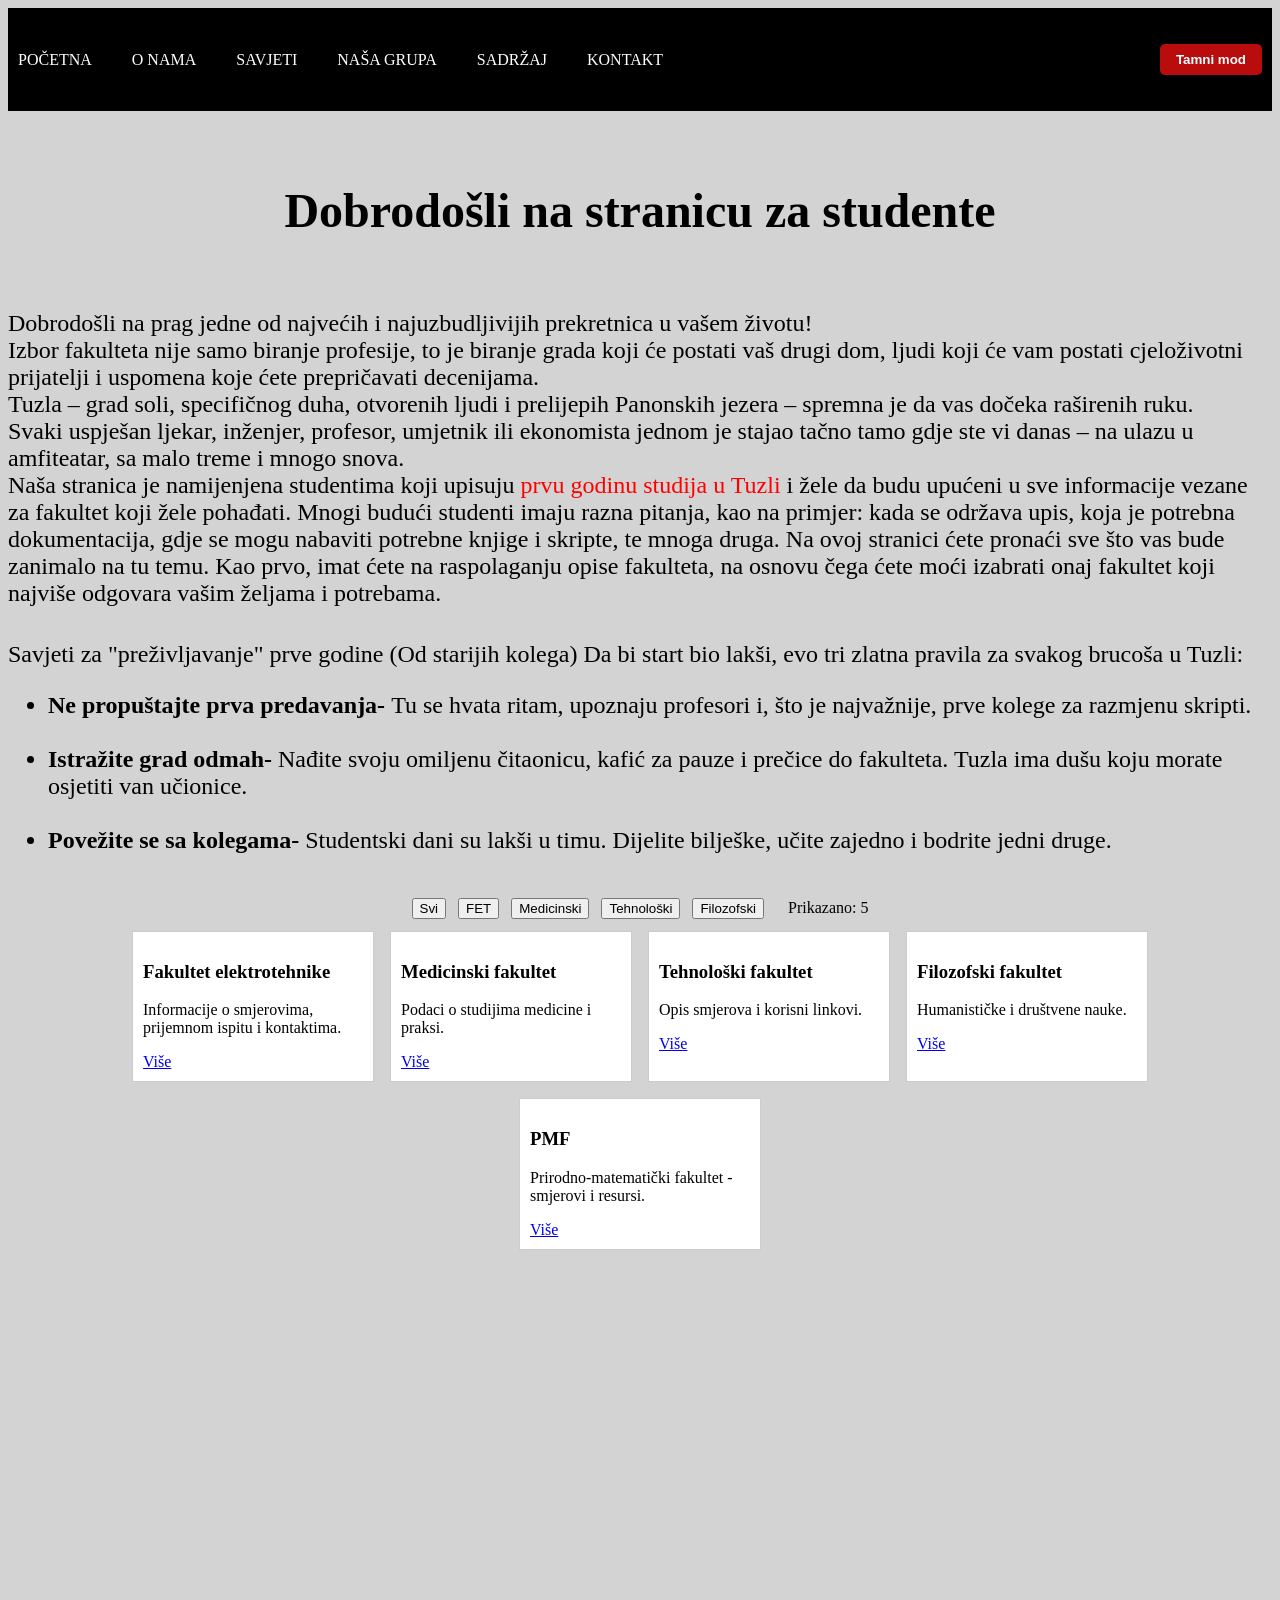
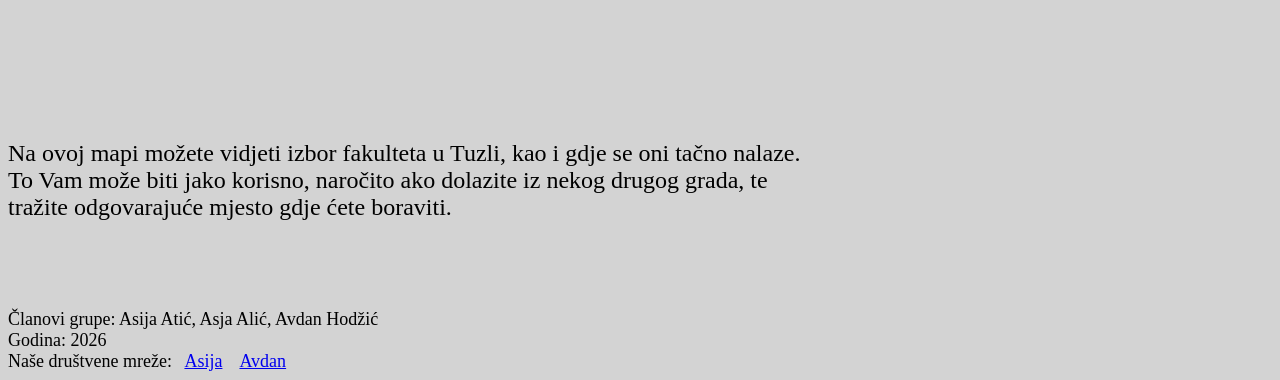
==== commit 8f705bfd: "Dodane kartice za pregled fakulteta sa filtriranjem" ====
--- a/index.html
+++ b/index.html
@@ -1,7 +1,6 @@
 <!DOCTYPE html lang="bs">
 <head>
 <meta charset="UTF-8" name='viewport' content='width=device-width, initial-scale=1.0'>
-<link rel="stylesheet" href="tptpstil.css">
 <title>
 Početna
 </title>
@@ -14,6 +13,11 @@
 padding: 35px 0;
 text-align: center;
 background-color: #000000;
+display: flex;
+justify-content: center;
+align-items: center;
+gap: 20px;
+flex-wrap: wrap;
 }
 .meni ul li {
     border-spacing: "5px";
@@ -21,8 +25,26 @@
 padding: 0 10px;
 text-transform: uppercase;
 }
+
+.meni ul li:last-child {
+  margin-left: auto;
+}
+
+#theme-toggle {
+  background: #b90c0c;
+  color: #ffffff;
+  border: none;
+  padding: 8px 16px;
+  border-radius: 5px;
+  cursor: pointer;
+  font-weight: bold;
+}
+
+#theme-toggle:hover {
+  background: #8a0808;
+}
 .meni ul li a {
-color: #000000;
+color: #ffffff;
 text-decoration: none;
 }
 .meni ul li a:hover {
@@ -39,79 +61,117 @@
 <div class="meni">
 <ul>
 <li><a style="color:#ffffff;" href="#">Početna</a></li>
-<li><a style="color:#ffffff;" href="#O nama">O nama</a>
+<li><a style="color:#ffffff;" href="#O nama">O nama</a></li>
+<li><a style="color:#ffffff;" href="#Savjeti">Savjeti</a></li>
 <li><a style="color:#ffffff;" href="https://github.com/asija-atic/Grupa17-TPTP-2026">Naša grupa</a></li>
-<li><a style="color:#ffffff;" href="sadrzaj.html">Sadržaj</a>
+<li><a style="color:#ffffff;" href="sadrzaj.html">Sadržaj</a></li>
 <li><a style="color:#ffffff;" href="kontakt.html">Kontakt</a></li>
+<li><button id="theme-toggle" type="button">Tamni mod</button></li>
 </ul>
 </div>
 </header>
-    <section class="hero-section" id="O nama">
-<div class="hero-content">
-<h1><font size="6">Dobrodošli na stranicu za studente!</font></h1>
-<p><font size="4">
-Dobrodošli na prag jedne od najvećih i najuzbudljivijih prekretnica u vašem životu! <br><br>
 
-Izbor fakulteta nije samo biranje profesije, to je biranje grada koji će postati vaš drugi dom, ljudi koji će vam postati cjeloživotni prijatelji i uspomena koje ćete prepričavati decenijama.<br><br>
-
-Tuzla – grad soli, specifičnog duha, otvorenih ljudi i prelijepih Panonskih jezera – spremna je da vas dočeka raširenih ruku. <br>
-
-Svaki uspješan ljekar, inženjer, profesor, umjetnik ili ekonomista jednom je stajao tačno tamo gdje ste vi danas – na ulazu u amfiteatar, sa malo treme i mnogo snova. <br><br>
-
-Naša stranica je namijenjena studentima koji upisuju <span>prvu godinu studija u Tuzli</span> i žele da budu upućeni u sve informacije vezane za fakultet koji žele pohađati. 
-
-Mnogi budući studenti imaju razna pitanja, kao na primjer: kada se održava upis, koja je potrebna dokumentacija, gdje se mogu nabaviti potrebne knjige i skripte, te mnoga druga.<br>
-
-Na ovoj stranici ćete pronaći sve što vas bude zanimalo na tu temu. Kao prvo, imat ćete na raspolaganju opise fakulteta, na osnovu čega ćete moći izabrati onaj fakultet koji najviše odgovara vašim željama i potrebama.
-</font></p>
+    <br><br>
+    <section aria-label="naslov">
+    <h1><center><font color="black" size="7">Dobrodošli na stranicu za studente</font></center></h1>
+    </section>
+    <br><br>
+    <a name="O nama">
+    <p><font size="5">
+    Dobrodošli na prag jedne od najvećih i najuzbudljivijih prekretnica u vašem životu! <br>
+    Izbor fakulteta nije samo biranje profesije, to je biranje grada koji će postati vaš drugi
+     dom, ljudi koji će vam postati cjeloživotni prijatelji i uspomena koje ćete prepričavati decenijama.<br>
+    Tuzla – grad soli, specifičnog duha, otvorenih ljudi i prelijepih Panonskih jezera – spremna je da vas dočeka raširenih ruku. <br> 
+    Svaki uspješan ljekar, inženjer, profesor, umjetnik ili ekonomista jednom je stajao tačno tamo gdje ste vi 
+    danas – na ulazu u amfiteatar, sa malo treme i mnogo snova. <br>
+    Naša stranica je namijenjena studentima koji upisuju <font color="red">prvu godinu studija u Tuzli</font> i žele da budu
+    upućeni u sve informacije vezane za fakultet koji žele pohađati. Mnogi budući studenti imaju razna
+    pitanja, kao na primjer: kada se održava upis, koja je potrebna dokumentacija, gdje se mogu nabaviti
+    potrebne knjige i skripte, te mnoga druga. Na ovoj stranici ćete pronaći sve što vas bude zanimalo na
+    tu temu. Kao prvo, imat ćete na raspolaganju opise fakulteta, na osnovu čega ćete moći izabrati onaj
+    fakultet koji najviše odgovara vašim željama i potrebama.</font></p>
+    </a>
 <br>
-                <b><font size="5">Savjeti za "preživljavanje" prve godine (Od starijih kolega):</font></b><br>
-<font size="4">Da bi start bio lakši, evo tri zlatna pravila za svakog brucoša u Tuzli:
+    <a name="Savjeti">
+            <font size="5">
+                <b></b>Savjeti za "preživljavanje" prve godine (Od starijih kolega)</b>
+        Da bi start bio lakši, evo tri zlatna pravila za svakog brucoša u Tuzli:
                 <ul>
                     <li><b>Ne propuštajte prva predavanja- </b>Tu se hvata ritam, upoznaju profesori i, 
-                        što je najvažnije, prve kolege za razmjenu skripti.</li>
+                        što je najvažnije, prve kolege za razmjenu skripti.</li><br>
                         <li><b>Istražite grad odmah- </b>Nađite svoju omiljenu čitaonicu, kafić za pauze 
-                            i prečice do fakulteta. Tuzla ima dušu koju morate osjetiti van učionice.</li>
+                            i prečice do fakulteta. Tuzla ima dušu koju morate osjetiti van učionice.</li><br>
                             <li><b>Povežite se sa kolegama- </b>Studentski dani su lakši u timu. Dijelite bilješke, 
                                 učite zajedno i bodrite jedni druge.</li>
                 </ul>
-                </font>
-    </div>
+        </font>
+    </a>
     
-</section>
-        <section class="mapa-sekcija">
+    
+        
+        <!-- Filter buttons and example cards -->
+        <section id="faculty-filters" style="padding:20px;background:transparent;">
+            <div id="filters" style="text-align:center;margin-bottom:12px;">
+                <button data-filter="all" class="filter-btn active" style="margin-right:8px;">Svi</button>
+                <button data-filter="FET" class="filter-btn" style="margin-right:8px;">FET</button>
+                <button data-filter="Medicinski" class="filter-btn" style="margin-right:8px;">Medicinski</button>
+                <button data-filter="Tehnoloski" class="filter-btn" style="margin-right:8px;">Tehnološki</button>
+                <button data-filter="Filozofski" class="filter-btn" style="margin-right:8px;">Filozofski</button>
+                <span style="margin-left:12px;">Prikazano: <span id="active-count">0</span></span>
+            </div>
 
-    <div class="mapa-tekst">
+            <div class="cards" style="display:flex;flex-wrap:wrap;gap:16px;justify-content:center;">
+                <div class="card" data-category="FET" style="width:220px;border:1px solid #ccc;padding:10px;background:#fff;text-align:left;">
+                    <h3>Fakultet elektrotehnike</h3>
+                    <p>Informacije o smjerovima, prijemnom ispitu i kontaktima.</p>
+                    <a href="FET.html">Više</a>
+                </div>
 
-        <p>
-        <font size="5">
+                <div class="card" data-category="Medicinski" style="width:220px;border:1px solid #ccc;padding:10px;background:#fff;text-align:left;">
+                    <h3>Medicinski fakultet</h3>
+                    <p>Podaci o studijima medicine i praksi.</p>
+                    <a href="Medicinski.html">Više</a>
+                </div>
 
-        Na ovoj mapi možete vidjeti izbor fakulteta u Tuzli, kao i gdje se oni tačno nalaze.<br>
+                <div class="card" data-category="Tehnoloski" style="width:220px;border:1px solid #ccc;padding:10px;background:#fff;text-align:left;">
+                    <h3>Tehnološki fakultet</h3>
+                    <p>Opis smjerova i korisni linkovi.</p>
+                    <a href="Tehnoloski.html">Više</a>
+                </div>
 
-        To Vam može biti jako korisno, naročito ako dolazite iz nekog drugog grada, te tražite odgovarajuće mjesto gdje ćete boraviti.
+                <div class="card" data-category="Filozofski" style="width:220px;border:1px solid #ccc;padding:10px;background:#fff;text-align:left;">
+                    <h3>Filozofski fakultet</h3>
+                    <p>Humanističke i društvene nauke.</p>
+                    <a href="Filozofski.html">Više</a>
+                </div>
 
-        </font>
-        </p>
+                <div class="card" data-category="PMF" style="width:220px;border:1px solid #ccc;padding:10px;background:#fff;text-align:left;">
+                    <h3>PMF</h3>
+                    <p>Prirodno-matematički fakultet - smjerovi i resursi.</p>
+                    <a href="PMF.html">Više</a>
+                </div>
+            </div>
+        </section>
 
-    </div>
-
-    <div class="mapa">
-
-        <iframe src="https://www.google.com/maps/embed?pb=!1m16!1m12!1m3!1d5687.657616480637!2d18.665230933523294!3d44.5391376703134!2m3!1f0!2f0!3f0!3m2!1i1024!2i768!4f13.1!2m1!1sfakulteti%20u%20tuzli!5e0!3m2!1sbs!2sba!4v1778308979391!5m2!1sbs!2sba"
-        width="600"
-        height="400"
-        style="border:0;"
-        allowfullscreen=""
-        loading="lazy"
+        <br><br><br>
+        <aside>
+        <iframe src="https://www.google.com/maps/embed?pb=!1m16!1m12!1m3!1d5687.657616480637!2d18.665230933523294!3d44.5391376703134!2m3!1f0!2f0!3f0!3m2!1i1024!2i768!4f13.1!2m1!1sfakulteti%20u%20tuzli!5e0!3m2!1sbs!2sba!4v1778308979391!5m2!1sbs!2sba" 
+        width="600" 
+        height="400" 
+        style="border:0;" 
+        allowfullscreen="" 
+        loading="lazy" 
         referrerpolicy="no-referrer-when-downgrade">
         </iframe>
-
-    </div>
-
-</section>
+        <p><font size="5">Na ovoj mapi možete vidjeti izbor fakulteta u Tuzli, kao i gdje se oni tačno nalaze.<br>
+              To Vam može biti jako korisno, naročito ako dolazite iz nekog drugog grada, te <br>
+                tražite odgovarajuće mjesto gdje ćete boraviti.
+            </font></p>
   
    
-    <br><br>
+    <br><br><br><br>
+
+    
     
     <footer>
         <font size="4">
@@ -125,6 +185,9 @@
         <a href="https://www.instagram.com/adoo.hodziic/">Avdan</a>
         </font>
     </footer>
+</footer>
+
+<script src="js/tptpskripte.js"></script>
 
 </body>
 </html>
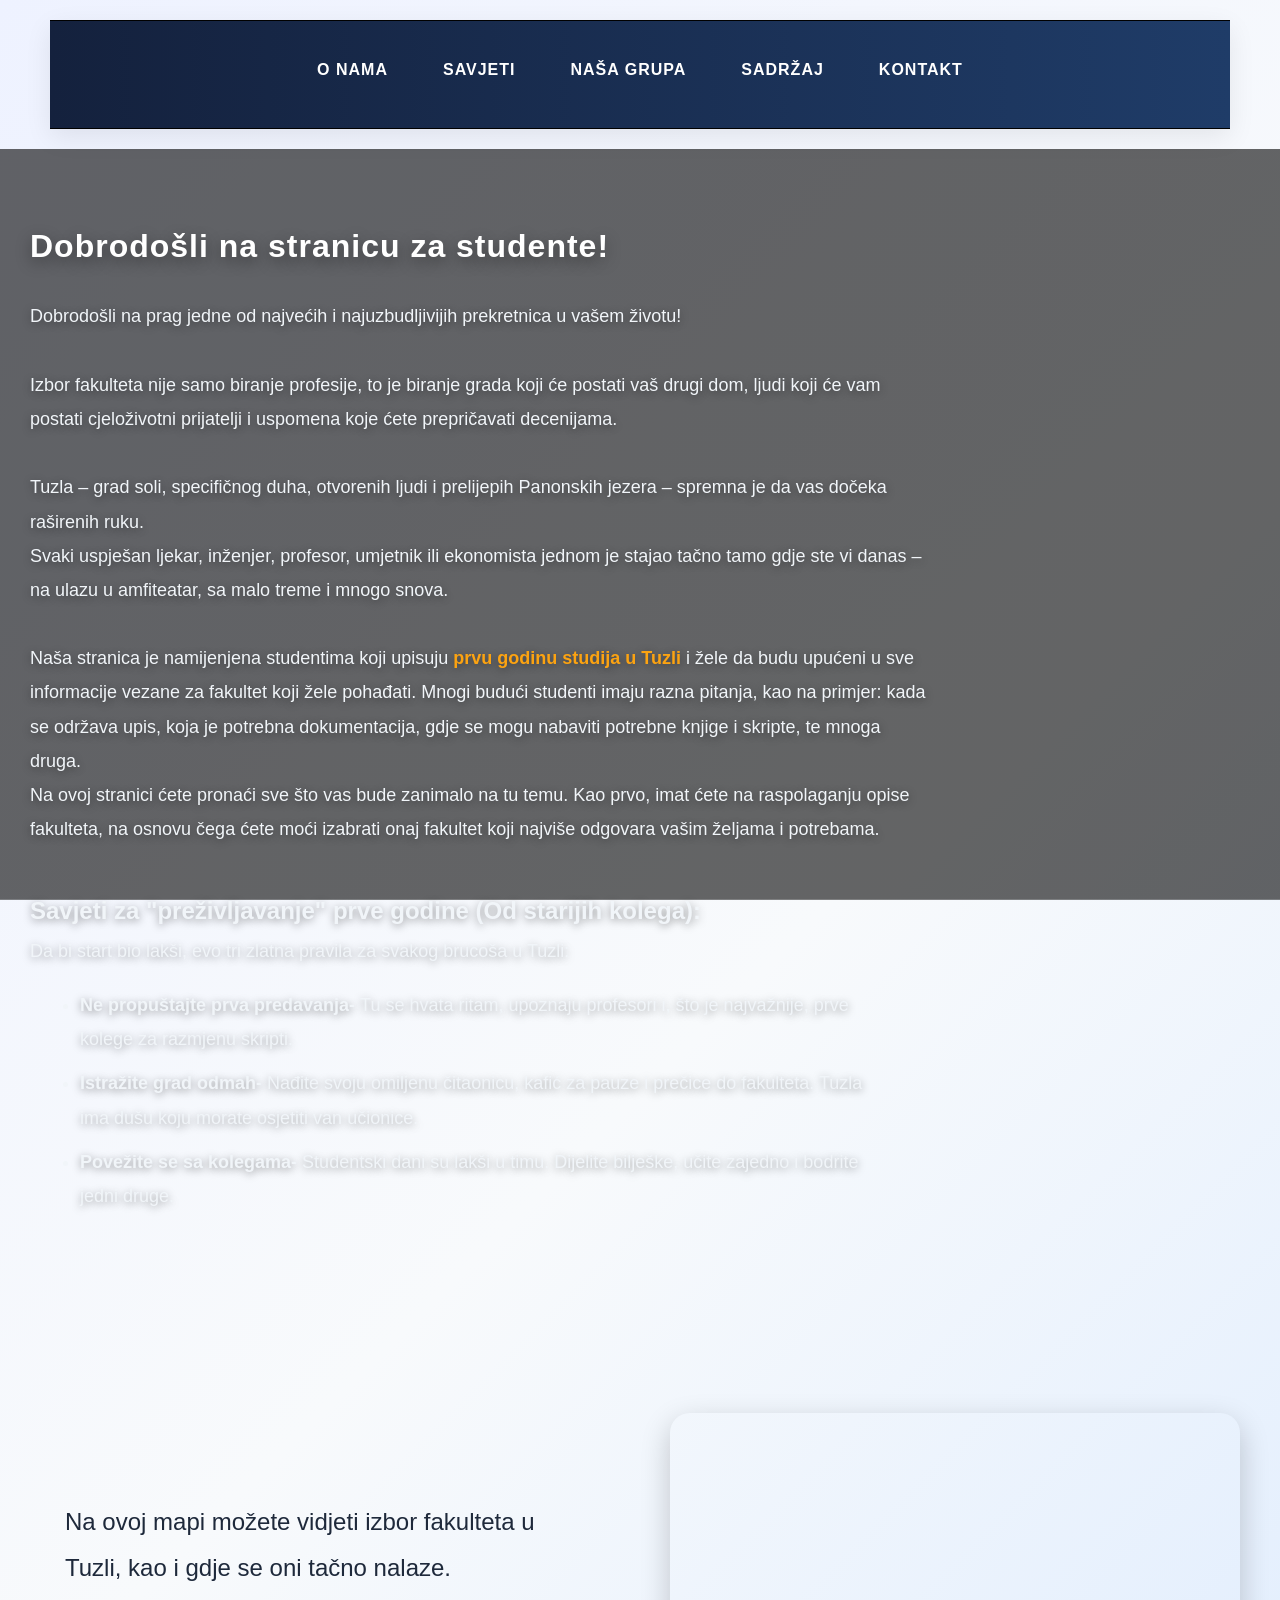
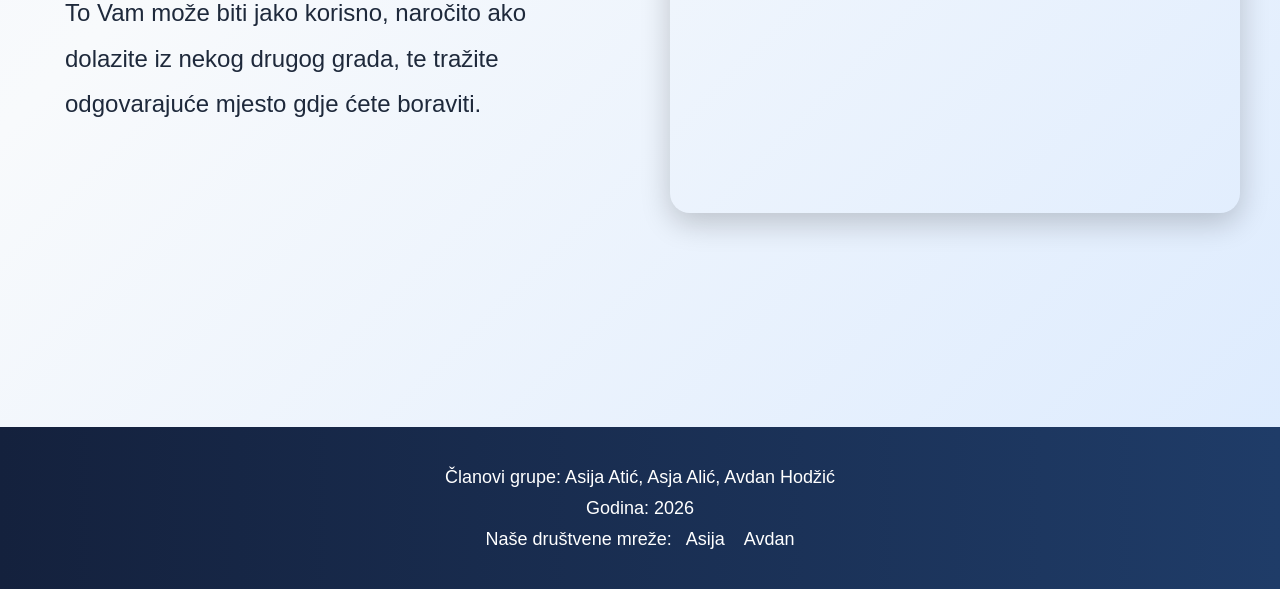
==== commit 8bbb42d7: "Dodavanje zavrsnih stavki" ====
--- a/index.html
+++ b/index.html
@@ -1,6 +1,7 @@
 <!DOCTYPE html lang="bs">
 <head>
 <meta charset="UTF-8" name='viewport' content='width=device-width, initial-scale=1.0'>
+<link rel="stylesheet" href="tptpstil.css">
 <title>
 Početna
 </title>
@@ -13,11 +14,6 @@
 padding: 35px 0;
 text-align: center;
 background-color: #000000;
-display: flex;
-justify-content: center;
-align-items: center;
-gap: 20px;
-flex-wrap: wrap;
 }
 .meni ul li {
     border-spacing: "5px";
@@ -25,26 +21,8 @@
 padding: 0 10px;
 text-transform: uppercase;
 }
-
-.meni ul li:last-child {
-  margin-left: auto;
-}
-
-#theme-toggle {
-  background: #b90c0c;
-  color: #ffffff;
-  border: none;
-  padding: 8px 16px;
-  border-radius: 5px;
-  cursor: pointer;
-  font-weight: bold;
-}
-
-#theme-toggle:hover {
-  background: #8a0808;
-}
 .meni ul li a {
-color: #ffffff;
+color: #000000;
 text-decoration: none;
 }
 .meni ul li a:hover {
@@ -60,118 +38,82 @@
     <header>
 <div class="meni">
 <ul>
-<li><a style="color:#ffffff;" href="#">Početna</a></li>
 <li><a style="color:#ffffff;" href="#O nama">O nama</a></li>
 <li><a style="color:#ffffff;" href="#Savjeti">Savjeti</a></li>
 <li><a style="color:#ffffff;" href="https://github.com/asija-atic/Grupa17-TPTP-2026">Naša grupa</a></li>
 <li><a style="color:#ffffff;" href="sadrzaj.html">Sadržaj</a></li>
 <li><a style="color:#ffffff;" href="kontakt.html">Kontakt</a></li>
-<li><button id="theme-toggle" type="button">Tamni mod</button></li>
 </ul>
 </div>
 </header>
+    <section class="hero-section" id="O nama">
+<div class="hero-content">
+<h1><font size="6">Dobrodošli na stranicu za studente!</font></h1>
+<p><font size="4">
+Dobrodošli na prag jedne od najvećih i najuzbudljivijih prekretnica u vašem životu! <br><br>
 
-    <br><br>
-    <section aria-label="naslov">
-    <h1><center><font color="black" size="7">Dobrodošli na stranicu za studente</font></center></h1>
-    </section>
-    <br><br>
-    <a name="O nama">
-    <p><font size="5">
-    Dobrodošli na prag jedne od najvećih i najuzbudljivijih prekretnica u vašem životu! <br>
-    Izbor fakulteta nije samo biranje profesije, to je biranje grada koji će postati vaš drugi
-     dom, ljudi koji će vam postati cjeloživotni prijatelji i uspomena koje ćete prepričavati decenijama.<br>
-    Tuzla – grad soli, specifičnog duha, otvorenih ljudi i prelijepih Panonskih jezera – spremna je da vas dočeka raširenih ruku. <br> 
-    Svaki uspješan ljekar, inženjer, profesor, umjetnik ili ekonomista jednom je stajao tačno tamo gdje ste vi 
-    danas – na ulazu u amfiteatar, sa malo treme i mnogo snova. <br>
-    Naša stranica je namijenjena studentima koji upisuju <font color="red">prvu godinu studija u Tuzli</font> i žele da budu
-    upućeni u sve informacije vezane za fakultet koji žele pohađati. Mnogi budući studenti imaju razna
-    pitanja, kao na primjer: kada se održava upis, koja je potrebna dokumentacija, gdje se mogu nabaviti
-    potrebne knjige i skripte, te mnoga druga. Na ovoj stranici ćete pronaći sve što vas bude zanimalo na
-    tu temu. Kao prvo, imat ćete na raspolaganju opise fakulteta, na osnovu čega ćete moći izabrati onaj
-    fakultet koji najviše odgovara vašim željama i potrebama.</font></p>
-    </a>
+Izbor fakulteta nije samo biranje profesije, to je biranje grada koji će postati vaš drugi dom, ljudi koji će vam postati cjeloživotni prijatelji i uspomena koje ćete prepričavati decenijama.<br><br>
+
+Tuzla – grad soli, specifičnog duha, otvorenih ljudi i prelijepih Panonskih jezera – spremna je da vas dočeka raširenih ruku. <br>
+
+Svaki uspješan ljekar, inženjer, profesor, umjetnik ili ekonomista jednom je stajao tačno tamo gdje ste vi danas – na ulazu u amfiteatar, sa malo treme i mnogo snova. <br><br>
+
+Naša stranica je namijenjena studentima koji upisuju <span>prvu godinu studija u Tuzli</span> i žele da budu upućeni u sve informacije vezane za fakultet koji žele pohađati. 
+
+Mnogi budući studenti imaju razna pitanja, kao na primjer: kada se održava upis, koja je potrebna dokumentacija, gdje se mogu nabaviti potrebne knjige i skripte, te mnoga druga.<br>
+
+Na ovoj stranici ćete pronaći sve što vas bude zanimalo na tu temu. Kao prvo, imat ćete na raspolaganju opise fakulteta, na osnovu čega ćete moći izabrati onaj fakultet koji najviše odgovara vašim željama i potrebama.
+</font></p>
 <br>
-    <a name="Savjeti">
-            <font size="5">
-                <b></b>Savjeti za "preživljavanje" prve godine (Od starijih kolega)</b>
-        Da bi start bio lakši, evo tri zlatna pravila za svakog brucoša u Tuzli:
+<a name="Savjeti">
+                <b><font size="5">Savjeti za "preživljavanje" prve godine (Od starijih kolega):</font></b><br>
+<font size="4">Da bi start bio lakši, evo tri zlatna pravila za svakog brucoša u Tuzli:
                 <ul>
                     <li><b>Ne propuštajte prva predavanja- </b>Tu se hvata ritam, upoznaju profesori i, 
-                        što je najvažnije, prve kolege za razmjenu skripti.</li><br>
+                        što je najvažnije, prve kolege za razmjenu skripti.</li>
                         <li><b>Istražite grad odmah- </b>Nađite svoju omiljenu čitaonicu, kafić za pauze 
-                            i prečice do fakulteta. Tuzla ima dušu koju morate osjetiti van učionice.</li><br>
+                            i prečice do fakulteta. Tuzla ima dušu koju morate osjetiti van učionice.</li>
                             <li><b>Povežite se sa kolegama- </b>Studentski dani su lakši u timu. Dijelite bilješke, 
                                 učite zajedno i bodrite jedni druge.</li>
                 </ul>
-        </font>
+                </font>
+    </div>
     </a>
     
-    
-        
-        <!-- Filter buttons and example cards -->
-        <section id="faculty-filters" style="padding:20px;background:transparent;">
-            <div id="filters" style="text-align:center;margin-bottom:12px;">
-                <button data-filter="all" class="filter-btn active" style="margin-right:8px;">Svi</button>
-                <button data-filter="FET" class="filter-btn" style="margin-right:8px;">FET</button>
-                <button data-filter="Medicinski" class="filter-btn" style="margin-right:8px;">Medicinski</button>
-                <button data-filter="Tehnoloski" class="filter-btn" style="margin-right:8px;">Tehnološki</button>
-                <button data-filter="Filozofski" class="filter-btn" style="margin-right:8px;">Filozofski</button>
-                <span style="margin-left:12px;">Prikazano: <span id="active-count">0</span></span>
-            </div>
+</section>
+        <section class="mapa-sekcija">
 
-            <div class="cards" style="display:flex;flex-wrap:wrap;gap:16px;justify-content:center;">
-                <div class="card" data-category="FET" style="width:220px;border:1px solid #ccc;padding:10px;background:#fff;text-align:left;">
-                    <h3>Fakultet elektrotehnike</h3>
-                    <p>Informacije o smjerovima, prijemnom ispitu i kontaktima.</p>
-                    <a href="FET.html">Više</a>
-                </div>
+    <div class="mapa-tekst">
 
-                <div class="card" data-category="Medicinski" style="width:220px;border:1px solid #ccc;padding:10px;background:#fff;text-align:left;">
-                    <h3>Medicinski fakultet</h3>
-                    <p>Podaci o studijima medicine i praksi.</p>
-                    <a href="Medicinski.html">Više</a>
-                </div>
+        <p>
+        <font size="5">
 
-                <div class="card" data-category="Tehnoloski" style="width:220px;border:1px solid #ccc;padding:10px;background:#fff;text-align:left;">
-                    <h3>Tehnološki fakultet</h3>
-                    <p>Opis smjerova i korisni linkovi.</p>
-                    <a href="Tehnoloski.html">Više</a>
-                </div>
+        Na ovoj mapi možete vidjeti izbor fakulteta u Tuzli, kao i gdje se oni tačno nalaze.<br>
 
-                <div class="card" data-category="Filozofski" style="width:220px;border:1px solid #ccc;padding:10px;background:#fff;text-align:left;">
-                    <h3>Filozofski fakultet</h3>
-                    <p>Humanističke i društvene nauke.</p>
-                    <a href="Filozofski.html">Više</a>
-                </div>
+        To Vam može biti jako korisno, naročito ako dolazite iz nekog drugog grada, te tražite odgovarajuće mjesto gdje ćete boraviti.
 
-                <div class="card" data-category="PMF" style="width:220px;border:1px solid #ccc;padding:10px;background:#fff;text-align:left;">
-                    <h3>PMF</h3>
-                    <p>Prirodno-matematički fakultet - smjerovi i resursi.</p>
-                    <a href="PMF.html">Više</a>
-                </div>
-            </div>
-        </section>
+        </font>
+        </p>
 
-        <br><br><br>
-        <aside>
-        <iframe src="https://www.google.com/maps/embed?pb=!1m16!1m12!1m3!1d5687.657616480637!2d18.665230933523294!3d44.5391376703134!2m3!1f0!2f0!3f0!3m2!1i1024!2i768!4f13.1!2m1!1sfakulteti%20u%20tuzli!5e0!3m2!1sbs!2sba!4v1778308979391!5m2!1sbs!2sba" 
-        width="600" 
-        height="400" 
-        style="border:0;" 
-        allowfullscreen="" 
-        loading="lazy" 
+    </div>
+
+    <div class="mapa">
+
+        <iframe src="https://www.google.com/maps/embed?pb=!1m16!1m12!1m3!1d5687.657616480637!2d18.665230933523294!3d44.5391376703134!2m3!1f0!2f0!3f0!3m2!1i1024!2i768!4f13.1!2m1!1sfakulteti%20u%20tuzli!5e0!3m2!1sbs!2sba!4v1778308979391!5m2!1sbs!2sba"
+        width="600"
+        height="400"
+        style="border:0;"
+        allowfullscreen=""
+        loading="lazy"
         referrerpolicy="no-referrer-when-downgrade">
         </iframe>
-        <p><font size="5">Na ovoj mapi možete vidjeti izbor fakulteta u Tuzli, kao i gdje se oni tačno nalaze.<br>
-              To Vam može biti jako korisno, naročito ako dolazite iz nekog drugog grada, te <br>
-                tražite odgovarajuće mjesto gdje ćete boraviti.
-            </font></p>
+
+    </div>
+
+</section>
   
    
-    <br><br><br><br>
-
-    
+    <br><br>
     
     <footer>
         <font size="4">
@@ -185,9 +127,6 @@
         <a href="https://www.instagram.com/adoo.hodziic/">Avdan</a>
         </font>
     </footer>
-</footer>
-
-<script src="js/tptpskripte.js"></script>
 
 </body>
 </html>
--- a/tptpstil.css
+++ b/tptpstil.css
@@ -0,0 +1,1780 @@
+:root{
+
+    /* BOJE */
+
+    --primary-color:#14213d;
+    --secondary-color:#1f3c68;
+    --accent-color:#fca311;
+
+    --light-color:#f8fafc;
+    --card-color:#ffffff;
+
+    --text-color:#1e293b;
+    --soft-text:#22252c;
+
+    --hover-color:#ffba49;
+
+    /* FONT */
+
+    --main-font:'Segoe UI', sans-serif;
+
+    /* OSTALO */
+
+    --radius:18px;
+
+    --shadow:
+    0 8px 25px rgba(0,0,0,0.08);
+
+    --strong-shadow:
+    0 12px 35px rgba(0,0,0,0.20);
+
+    --transition:0.35s ease;
+}
+
+/*RESET*/
+
+*{
+    margin:0;
+    padding:0;
+    box-sizing:border-box;
+}
+
+/* BODY */
+
+body{
+
+    font-family:var(--main-font);
+
+    background:
+    linear-gradient(
+    135deg,
+    #eef2ff,
+    #f8fafc,
+    #dbeafe
+    );
+
+    color:var(--text-color);
+
+    line-height:1.7;
+
+    animation:fadeIn 1s ease;
+}
+
+body.dark-theme{
+
+    background:#0b1220;
+    color:var(--text-color);
+}
+
+body.dark-theme .card,
+body.dark-theme table,
+body.dark-theme .section,
+body.dark-theme .pmf-upis,
+body.dark-theme .rggf-upis,
+body.dark-theme .smjerovi,
+body.dark-theme .tf-zanimljivosti,
+body.dark-theme .mas-tekst,
+body.dark-theme .fil-uvod{
+
+    background:#1e293b;
+    color:var(--text-color);
+    box-shadow:0 10px 25px rgba(0,0,0,0.4);
+}
+body.dark-theme .meni ul,
+body.dark-theme #meni ul{
+
+    background:linear-gradient(to right,#0f172a,#111827);
+}
+
+/*ANIMACIJA*/
+/* Fade-in animaciju sam napravila uz pomoć AI alata.
+Razumijem da:
+@keyframes definiše tok animacije,
+opacity kontroliše providnost,
+transform:translateY pomjera element po Y osi.
+*/
+
+@keyframes fadeIn{
+
+    from{
+        opacity:0;
+        transform:translateY(20px);
+    }
+
+    to{
+        opacity:1;
+        transform:translateY(0);
+    }
+}
+
+/*NAVIGACIJA */
+/* 
+Flexbox navigaciju sam organizovala uz pomoć ChatGPT-a.
+Razumijem da:
+display:flex postavlja elemente u fleksibilni raspored,
+justify-content:center centrira elemente horizontalno,
+align-items:center centrira elemente vertikalno,
+gap dodaje razmak između stavki menija.
+*/
+
+.meni ul,
+#meni ul{
+
+    display:flex;
+
+    justify-content:center;
+    align-items:center;
+
+    gap:35px;
+
+    list-style:none;
+
+    padding:24px;
+
+    background:
+    linear-gradient(
+    to right,
+    var(--primary-color),
+    var(--secondary-color)
+    );
+
+    box-shadow:var(--shadow);
+
+    position:sticky;
+    top:0;
+
+    z-index:1000;
+}
+
+.meni ul li a,
+#meni ul li a{
+
+    color:var(--light-color);
+
+    text-decoration:none;
+
+    text-transform:uppercase;
+
+    font-weight:600;
+
+    letter-spacing:1px;
+
+    position:relative;
+
+    transition:var(--transition);
+}
+
+.meni ul li a:hover,
+#meni ul li a:hover{
+
+    color:var(--accent-color);
+}
+
+.meni ul li a::after,
+#meni ul li a::after{
+
+    content:"";
+
+    position:absolute;
+
+    left:0;
+    bottom:-6px;
+
+    width:0%;
+
+    height:2px;
+
+    background-color:var(--accent-color);
+
+    transition:var(--transition);
+}
+
+.meni ul li a:hover::after,
+#meni ul li a:hover::after{
+
+    width:100%;
+}
+/* 
+CSS Grid raspored kartica sam napravila uz pomoć AI alata.
+Razumijem da:
+display:grid pravi mrežni raspored,
+repeat(4,1fr) pravi 4 jednake kolone,
+gap definiše razmak između kartica.
+*/
+
+/*NASLOVI */
+
+h1{
+
+    text-align:center;
+
+    font-size:48px;
+
+    margin-top:50px;
+    margin-bottom:25px;
+
+    color:var(--primary-color);
+
+    letter-spacing:1px;
+}
+
+h2{
+
+    color:var(--primary-color);
+
+    margin-bottom:15px;
+}
+
+/* PARAGRAFI */
+
+p{
+
+    max-width:1200px;
+
+    margin:auto;
+
+    padding:18px 25px;
+
+    font-size:18px;
+
+    color:var(--soft-text);
+}
+
+/* SLIKE*/
+
+img{
+
+    max-width:100%;
+
+    border-radius:var(--radius);
+
+    box-shadow:var(--shadow);
+
+    transition:var(--transition);
+}
+
+img:hover{
+
+    transform:scale(1.02);
+}
+
+/* TABELE */
+
+table{
+
+    width:90%;
+
+    margin:auto;
+
+    border-collapse:collapse;
+
+    overflow:hidden;
+
+    border-radius:var(--radius);
+
+    background:var(--card-color);
+
+    box-shadow:var(--shadow);
+}
+
+th{
+
+    background:
+    linear-gradient(
+    to right,
+    #681313,
+    #9e1313
+    );
+
+    color:white;
+
+    padding:16px;
+}
+
+td{
+
+    padding:14px;
+
+    text-align:center;
+
+    border-bottom:1px solid #fecaca;
+
+    transition:var(--transition);
+}
+
+tr:nth-child(even){
+
+    background:#fef2f2;
+}
+
+tr:hover{
+
+    background:#fee2e2;
+}
+
+/* LISTE */
+
+ul,
+ol{
+
+    margin:20px 50px;
+}
+
+ul li{
+
+    margin-bottom:10px;
+}
+
+/* LINKOVI */
+
+a{
+
+    transition:var(--transition);
+}
+
+a:hover{
+
+    color:var(--accent-color);
+}
+
+a:focus{
+
+    outline:2px dashed var(--accent-color);
+
+    outline-offset:4px;
+}
+
+/*  IFRAME */
+
+iframe{
+
+    display:block;
+
+    margin:40px auto;
+
+    width:90%;
+    max-width:900px;
+
+    border-radius:var(--radius);
+
+    box-shadow:var(--shadow);
+}
+
+/* FOOTER */
+
+footer{
+
+    margin-top:60px;
+
+    padding:35px;
+
+    text-align:center;
+
+    color:white;
+
+    background:
+    linear-gradient(
+    to right,
+    var(--primary-color),
+    var(--secondary-color)
+    );
+}
+
+footer a{
+
+    color:white;
+
+    text-decoration:none;
+}
+
+/*  DODATNI BLOKOVI */
+
+#Opis,
+#Upis,
+#tekst,
+.Uvod,
+.smjerovi{
+
+    background:rgba(255,255,255,0.75);
+
+    padding:25px;
+
+    border-radius:var(--radius);
+
+    box-shadow:var(--shadow);
+
+    margin:20px;
+}
+
+/* HERO SEKCIJA */
+/*  ZAJEDNIČKA HERO KARTICA */
+
+.hero-card{
+
+    background-size:cover;
+
+    background-position:center;
+
+    height:220px;
+
+    display:flex;
+
+    justify-content:center;
+
+    align-items:center;
+
+    text-align:center;
+
+    border-radius:22px;
+
+    margin:10px auto 40px auto;
+
+    max-width:1200px;
+
+    overflow:hidden;
+
+    padding:20px;
+
+    transition:0.4s ease;
+
+    box-shadow:
+    0 10px 30px rgba(0,0,0,0.25);
+}
+
+
+.hero-card:hover{
+
+    transform:translateY(-5px);
+
+    box-shadow:
+    0 15px 35px rgba(0,0,0,0.35);
+}
+
+
+.hero-card h1{
+
+    color:#ffffff;
+
+    font-size:52px;
+
+    font-weight:700;
+
+    letter-spacing:2px;
+
+    text-shadow:
+    0 4px 12px rgba(0,0,0,0.5);
+
+    transition:0.3s ease;
+}
+
+.hero-section{
+
+    min-height:100vh;
+
+    background-image:
+    linear-gradient(
+    rgba(0,0,0,0.60),
+    rgba(0,0,0,0.60)
+    ),
+
+    url("Slike/studenti.png");
+
+    background-size:cover;
+
+    background-position:center;
+
+    background-attachment:fixed;
+
+    display:flex;
+
+    align-items:center;
+
+    padding:30px;
+
+    margin-bottom:50px;
+}
+
+.hero-content{
+
+    max-width:900px;
+
+    animation:fadeIn 1.2s ease;
+
+    font-size:22px;
+
+    line-height:1.9;
+
+    color:#f1f5f9;
+
+    text-shadow:
+    0 2px 8px rgba(0,0,0,0.4);
+}
+
+.hero-content h1{
+
+    font-size:76px;
+
+    color:white;
+
+    margin-bottom:35px;
+
+    text-align:left;
+
+    line-height:1.1;
+
+    text-shadow:
+    0 5px 15px rgba(0,0,0,0.4);
+}
+
+.hero-content p{
+
+    font-size:22px;
+
+    line-height:1.9;
+
+    color:#f1f5f9;
+
+    padding:0;
+}
+
+.hero-content span{
+
+    color:var(--accent-color);
+
+    font-weight:bold;
+}
+
+/* FAKULTETI SEKCIJA */
+
+.fakulteti-section{
+
+    position:relative;
+
+    padding:70px 20px;
+
+    margin-top:60px;
+
+    overflow:hidden;
+}
+
+.fakulteti-section::before{
+
+    content:"";
+
+    position:absolute;
+
+    inset:0;
+
+    background-image:
+
+    linear-gradient(
+    rgba(0,0,0,0.72),
+    rgba(0,0,0,0.72)
+    ),
+
+    url("Slike/fakulteti.png");
+
+    background-size:cover;
+
+    background-position:center;
+
+    background-attachment:fixed;
+
+    filter:blur(5px);
+
+    transform:scale(1.05);
+
+    z-index:-2;
+}
+
+.fakulteti-section::after{
+
+    content:"";
+
+    position:absolute;
+
+    inset:0;
+
+    background:rgba(0,0,0,0.20);
+
+    z-index:-1;
+}
+
+.fakulteti-section table{
+
+    position:relative;
+
+    z-index:5;
+
+    background:rgba(255,255,255,0.15);
+
+    backdrop-filter:blur(10px);
+
+    border-radius:25px;
+
+    overflow:hidden;
+
+    border:1px solid rgba(255,255,255,0.2);
+}
+/* 
+Transform scale efekat na slikama sam napravila uz pomoć ChatGPT-a.
+Razumijem da:
+scale(1.03) blago povećava sliku kada korisnik pređe mišem preko nje.
+*/
+
+.fakulteti-section td{
+
+    background:rgba(255,255,255,0.88);
+
+    transition:0.4s ease;
+}
+
+.fakulteti-section td:hover{
+
+    transform:scale(1.03);
+
+    background:white;
+}
+
+.fakulteti-section img{
+
+    border-radius:18px;
+}
+
+.fakulteti-section img:hover{
+
+    transform:scale(1.05);
+}
+
+/* MAPA SEKCIJA */
+
+.mapa-sekcija{
+
+    display:flex;
+
+    justify-content:space-between;
+
+    align-items:center;
+
+    gap:60px;
+
+    max-width:1400px;
+
+    margin:auto;
+
+    padding:60px 40px;
+}
+
+.mapa-tekst{
+
+    flex:1;
+}
+
+.mapa-tekst p{
+
+    color:var(--text-color);
+
+    font-size:22px;
+
+    line-height:1.9;
+}
+
+.mapa{
+
+    flex:1;
+
+    display:flex;
+
+    justify-content:flex-end;
+}
+
+.mapa iframe{
+
+    width:100%;
+
+    max-width:700px;
+
+    border-radius:20px;
+
+    box-shadow:
+    0 10px 30px rgba(0,0,0,0.2);
+}
+
+/* MEDIA QUERIES */
+
+/* MOBITEL */
+
+@media(max-width:599px){
+
+    .meni ul,
+    #meni ul{
+
+        flex-direction:column;
+
+        gap:18px;
+    }
+
+    .grid-container{
+
+        grid-template-columns:1fr;
+
+        padding:20px;
+    }
+
+    h1{
+
+        font-size:30px;
+    }
+
+    p{
+
+        font-size:16px;
+    }
+
+    iframe{
+
+        height:250px;
+    }
+
+    table{
+
+        font-size:14px;
+    }
+}
+
+/* TABLET */
+/* 
+Responsive tablet prikaz sam napravila uz pomoć ChatGPT-a.
+Razumijem da:
+repeat(2,1fr) pravi dvije kolone na tablet uređajima.
+*/
+
+
+@media(min-width:600px) and (max-width:899px){
+
+    .grid-container{
+
+        grid-template-columns:repeat(2,1fr);
+    }
+
+    h1{
+
+        font-size:38px;
+    }
+}
+
+/* MANJI EKRANI */
+
+@media(max-width:900px){
+
+    .mapa-sekcija{
+
+        flex-direction:column;
+    }
+
+    .mapa{
+
+        justify-content:center;
+    }
+}
+
+/* DESKTOP */
+
+@media(min-width:900px){
+
+    .grid-container{
+
+        grid-template-columns:repeat(4,1fr);
+    }
+}
+/*SEKCIJE */
+
+.section{
+
+    background:rgba(255,255,255,0.8);
+
+    backdrop-filter:blur(8px);
+
+    border:1px solid rgba(255,255,255,0.3);
+
+    border-radius:var(--radius);
+
+    max-width:1200px;
+
+    margin:35px auto;
+
+    padding:35px;
+
+    box-shadow:var(--shadow);
+}
+
+/*GRID KARTICE */
+
+.grid-container{
+
+    display:grid;
+
+    grid-template-columns:repeat(4,1fr);
+
+    gap:30px;
+
+    padding:40px;
+}
+
+/*KARTICE */
+
+.card{
+
+    background:var(--card-color);
+
+    border-radius:var(--radius);
+
+    overflow:hidden;
+
+    text-align:center;
+
+    box-shadow:var(--shadow);
+
+    transition:var(--transition);
+
+    position:relative;
+}
+
+.card:hover{
+
+    transform:
+    translateY(-10px)
+    scale(1.02);
+
+    box-shadow:
+    0 12px 30px rgba(0,0,0,0.15);
+}
+
+.card img{
+
+    width:100%;
+
+    height:230px;
+
+    object-fit:cover;
+
+    transition:0.5s;
+}
+
+.card:hover img{
+
+    transform:scale(1.08);
+}
+
+.card h3{
+
+    padding:18px;
+
+    color:var(--primary-color);
+
+    font-size:20px;
+}
+
+.card a{
+
+    text-decoration:none;
+}
+
+/* FET KARTICA */
+
+.fet-card{
+
+    background-image:
+    linear-gradient(
+    rgba(5,13,29,0.82),
+    rgba(23,34,66,0.82)
+    ),
+
+    url("Slike/fet.jpg");
+}
+
+.fet-card:hover{
+
+    transform:translateY(-5px);
+
+    box-shadow:
+    0 15px 35px rgba(0,0,0,0.35);
+}
+
+.fet-card h1{
+
+    color:#f1f5f9;
+
+    font-size:52px;
+
+    font-weight:700;
+
+    letter-spacing:2px;
+
+    text-shadow:
+    0 4px 12px rgba(0,0,0,0.5);
+
+    padding:20px;
+
+    transition:0.3s ease;
+}
+
+.fet-card a{
+
+    text-decoration:none;
+}
+
+.fet-card:hover h1{
+
+    color:#ffffff;
+}
+
+/* MEDICINSKI KARTICA */
+
+.med-card{
+
+    background-image:
+    linear-gradient(
+    rgba(255, 64, 230, 0.295),
+    rgba(172, 108, 140, 0.7)
+    ),
+
+    url("Slike/medicinski.png");
+}
+
+.med-card:hover{
+
+    transform:translateY(-5px);
+
+    box-shadow:
+    0 15px 35px rgba(0,0,0,0.35);
+}
+
+.med-card h1{
+
+    color:#ffffff;
+
+    font-size:52px;
+
+    font-weight:700;
+
+    letter-spacing:2px;
+
+    text-shadow:
+    0 4px 12px rgba(0,0,0,0.5);
+
+    padding:20px;
+
+    transition:0.3s ease;
+}
+
+.med-card a{
+
+    text-decoration:none;
+}
+
+.med-card:hover h1{
+
+    color:#ffe5e5;
+}
+/* MEDICINSKI SLIKE */
+
+.med-slike{
+
+    display:flex;
+
+    justify-content:center;
+
+    align-items:center;
+
+    gap:35px;
+
+    flex-wrap:wrap;
+
+    margin:50px auto;
+}
+
+.med-slike img{
+
+    border-radius:20px;
+
+    box-shadow:
+    0 10px 25px rgba(0,0,0,0.18);
+
+    transition:0.4s ease;
+}
+
+.med-slike img:hover{
+
+    transform:scale(1.03);
+}
+/*PMF KARTICA */
+
+.pmf-card{
+
+    background-image:
+    linear-gradient(
+    rgba(44, 62, 80, 0.78),
+    rgba(52, 152, 219, 0.397)
+    ),
+
+    url("Slike/pmf.png");
+}
+
+.pmf-card:hover{
+
+    transform:translateY(-5px);
+
+    box-shadow:
+    0 15px 35px rgba(0,0,0,0.35);
+}
+
+.pmf-card h1{
+
+    color:#ffffff;
+
+    font-size:48px;
+
+    font-weight:700;
+
+    letter-spacing:2px;
+
+    text-shadow:
+    0 4px 12px rgba(0,0,0,0.5);
+
+    padding:20px;
+
+    transition:0.3s ease;
+}
+
+.pmf-card a{
+
+    text-decoration:none;
+}
+
+.pmf-card:hover h1{
+
+    color:#d1fae5;
+}
+
+/*PMF UPIS SEKCIJA */
+
+.pmf-upis{
+
+    max-width:1100px;
+
+    margin:60px auto;
+
+    padding:10px;
+
+    background:
+    rgba(164, 183, 245, 0.295);
+
+    border-radius:25px;
+
+    box-shadow:
+    0 10px 30px rgba(0, 0, 0, 0.37);
+
+    text-align:center;
+}
+
+/* PMF PARAGRAFI */
+
+.pmf-upis p{
+
+    max-width:950px;
+
+    margin:0 auto 25px auto;
+
+    text-align:center;
+
+    font-size:19px;
+
+    line-height:1.9;
+}
+
+/* PMF LISTE */
+
+.pmf-upis ul{
+
+    max-width:850px;
+
+    margin:25px auto;
+
+    padding-left:25px;
+
+    text-align:left;
+}
+
+.pmf-upis li{
+
+    margin-bottom:14px;
+
+    line-height:1.8;
+
+    color:var(--soft-text);
+
+    font-size:18px;
+}
+
+/* PMF LINK */
+
+.pmf-upis a{
+
+    color:var(--primary-color);
+
+    font-weight:600;
+
+    text-decoration:none;
+
+    transition:0.3s ease;
+}
+
+.pmf-upis a:hover{
+
+    color:var(--accent-color);
+}
+
+/* PMF SLIKE */
+
+.pmf-slike{
+
+    display:flex;
+
+    justify-content:center;
+
+    align-items:center;
+
+    gap:40px;
+
+    flex-wrap:wrap;
+
+    margin:20px auto;
+}
+
+.pmf-slike img{
+
+    border-radius:20px;
+
+    box-shadow:
+    0 10px 25px rgba(0,0,0,0.18);
+
+    transition:0.4s ease;
+}
+
+.pmf-slike img:hover{
+
+    transform:scale(1.03);
+}
+
+/* EKONOMSKI KARTICA */
+
+.eko-card{
+
+    background-image:
+    linear-gradient(
+    #85202075,
+    rgba(219, 52, 52, 0.322)
+    ),
+
+    url("Slike/ekonomski.png");
+}
+
+.eko-card:hover{
+
+    transform:translateY(-5px);
+
+    box-shadow:
+    0 15px 35px rgba(0, 0, 0, 0.308);
+}
+
+.eko-card h1{
+
+    color:#ffffff;
+
+    font-size:52px;
+
+    font-weight:700;
+
+    letter-spacing:2px;
+
+    text-shadow:
+    0 4px 12px rgba(0,0,0,0.5);
+
+    transition:0.3s ease;
+}
+
+.eko-card:hover h1{
+
+    color:#ca8b8b;
+}
+
+/* RGGF HERO KARTICA*/
+
+.rggf-card{
+
+    background-image:
+    linear-gradient(
+    rgba(40,40,40,0.70),
+    rgba(90,90,90,0.45)
+    ),
+
+    url("Slike/rggf.png");
+}
+
+.rggf-card:hover{
+
+    transform:translateY(-5px);
+
+    box-shadow:
+    0 15px 35px rgba(0,0,0,0.35);
+}
+
+.rggf-card h1{
+
+    color:#ffffff;
+
+    font-size:50px;
+
+    font-weight:700;
+
+    letter-spacing:2px;
+
+    text-shadow:
+    0 4px 12px rgba(0,0,0,0.5);
+
+    transition:0.3s ease;
+}
+
+.rggf-card:hover h1{
+
+    color:#e5e5e5;
+}
+
+/*RGGF CONTAINER */
+
+.rggf-container{
+
+    max-width:1200px;
+
+    margin:auto;
+
+    padding:20px;
+
+    text-align:center;
+}
+
+.rggf-container p{
+
+    font-size:20px;
+
+    line-height:1.9;
+
+    margin-bottom:30px;
+}
+
+/* RGGF SEKCIJE*/
+
+.rggf-upis,
+.smjerovi{
+
+    background:
+    rgba(255,255,255,0.80);
+
+    padding:35px;
+
+    border-radius:22px;
+
+    box-shadow:
+    0 10px 25px rgba(0,0,0,0.12);
+
+    margin:40px auto;
+}
+
+.rggf-upis ul,
+.smjerovi ul{
+
+    max-width:900px;
+
+    margin:25px auto;
+
+    text-align:left;
+
+    padding-left:20px;
+}
+
+.rggf-upis li,
+.smjerovi li{
+
+    margin-bottom:15px;
+
+    line-height:1.8;
+
+    font-size:18px;
+}
+
+/* RGGF SLIKE */
+
+.rggf-slike{
+
+    display:flex;
+
+    justify-content:center;
+
+    align-items:flex-start;
+
+    gap:40px;
+
+    flex-wrap:wrap;
+
+    margin:50px auto;
+}
+
+.rggf-slike div{
+
+    text-align:center;
+}
+
+.rggf-slike img{
+
+    width:500px;
+
+    max-width:100%;
+
+    border-radius:20px;
+
+    box-shadow:
+    0 10px 25px rgba(0,0,0,0.18);
+
+    transition:0.4s ease;
+}
+
+.rggf-slike img:hover{
+
+    transform:scale(1.03);
+}
+
+.rggf-slike figcaption{
+
+    margin-top:12px;
+
+    font-size:18px;
+
+    font-weight:600;
+}
+
+/*TEHNOLOSKI KARTICA */
+
+.tf-card{
+
+    background-image:
+    linear-gradient(
+    rgba(0, 77, 64, 0.75),
+    rgba(38, 166, 154, 0.45)
+    ),
+
+    url("Slike/tehnoloski.png");
+}
+
+.tf-card:hover{
+
+    transform:translateY(-5px);
+
+    box-shadow:
+    0 15px 35px rgba(0,0,0,0.35);
+}
+
+.tf-card h1{
+
+    color:#ffffff;
+
+    font-size:52px;
+
+    font-weight:700;
+
+    letter-spacing:2px;
+
+    text-shadow:
+    0 4px 12px rgba(0,0,0,0.5);
+
+    transition:0.3s ease;
+}
+
+.tf-card:hover h1{
+
+    color:#d1fae5;
+}
+
+/* TEHNOLOSKI SEKCIJE */
+
+.Uvod{
+
+    max-width:1600px;
+
+    margin:40px auto;
+
+    padding:35px;
+
+    background:
+    rgba(255,255,255,0.82);
+
+    border-radius:22px;
+
+    box-shadow:
+    0 10px 25px rgba(0,0,0,0.12);
+}
+
+.Uvod p{
+    text-align: center;
+    font-size:20px;
+
+    line-height:1.9;
+}
+
+/*TEHNOLOSKI SLIKE */
+
+.slike{
+
+    display:flex;
+
+    justify-content:center;
+
+    align-items:center;
+
+    gap:40px;
+
+    flex-wrap:wrap;
+
+    margin:50px auto;
+}
+
+.slike img{
+
+    width:500px;
+
+    max-width:100%;
+
+    border-radius:20px;
+
+    box-shadow:
+    0 10px 25px rgba(0,0,0,0.18);
+
+    transition:0.4s ease;
+}
+
+.slike img:hover{
+
+    transform:scale(1.03);
+}
+
+/* TEHNOLOSKI DONJE SLIKE */
+
+.tf-lab{
+
+    display:flex;
+
+    justify-content:center;
+
+    align-items:center;
+
+    gap:30px;
+
+    flex-wrap:wrap;
+
+    margin:50px auto;
+}
+
+.tf-lab img{
+
+    border-radius:20px;
+
+    box-shadow:
+    0 10px 25px rgba(0,0,0,0.18);
+
+    transition:0.4s ease;
+}
+
+.tf-lab img:hover{
+
+    transform:scale(1.03);
+}
+
+/* TEHNOLOSKI ZANIMLJIVOSTI*/
+
+.tf-zanimljivosti{
+
+    max-width:1200px;
+
+    margin:50px auto;
+
+    padding:35px;
+
+    background:
+    rgba(255,255,255,0.82);
+
+    border-radius:22px;
+
+    box-shadow:
+    0 10px 25px rgba(0,0,0,0.12);
+}
+
+.tf-zanimljivosti p{
+
+    font-size:20px;
+
+    line-height:1.9;
+}
+
+.tf-zanimljivosti ul{
+
+    max-width:950px;
+
+    margin:25px auto;
+
+    text-align:left;
+}
+
+.tf-zanimljivosti li{
+
+    margin-bottom:15px;
+
+    font-size:18px;
+
+    line-height:1.8;
+}
+
+/*FILOZOFSKI KARTICA */
+
+.fil-card{
+
+    background-image:
+    linear-gradient(
+    rgba(45, 27, 105, 0.75),
+    rgba(93, 63, 211, 0.137)
+    ),
+
+    url("Slike/filozofski.png");
+}
+
+.fil-card:hover{
+
+    transform:translateY(-5px);
+
+    box-shadow:
+    0 15px 35px rgba(0,0,0,0.35);
+}
+
+.fil-card h1{
+
+    color:#ffffff;
+
+    font-size:52px;
+
+    font-weight:700;
+
+    letter-spacing:2px;
+
+    text-shadow:
+    0 4px 12px rgba(0,0,0,0.5);
+
+    transition:0.3s ease;
+}
+
+.fil-card:hover h1{
+
+    color:#e9d5ff;
+}
+/* FILOZOFSKI UVOD */
+
+.fil-uvod{
+
+    max-width:1200px;
+
+    margin:40px auto;
+
+    padding:35px;
+
+    background:
+    rgba(255,255,255,0.82);
+
+    border-radius:22px;
+
+    box-shadow:
+    0 10px 25px rgba(0,0,0,0.12);
+}
+
+.fil-uvod p{
+
+    font-size:20px;
+
+    line-height:1.9;
+
+    text-align: left;
+}
+
+/* MAŠINSKI KARTICA*/
+
+.mas-card{
+
+    background-image:
+    linear-gradient(
+    rgba(36, 36, 36, 0.78),
+    rgba(90, 90, 90, 0.35)
+    ),
+
+    url("Slike/masinski.png");
+}
+
+.mas-card:hover{
+
+    transform:translateY(-5px);
+
+    box-shadow:
+    0 15px 35px rgba(0,0,0,0.35);
+}
+
+.mas-card h1{
+
+    color:#ffffff;
+
+    font-size:52px;
+
+    font-weight:700;
+
+    letter-spacing:2px;
+
+    text-shadow:
+    0 4px 12px rgba(0,0,0,0.5);
+
+    transition:0.3s ease;
+}
+
+.mas-card:hover h1{
+
+    color:#cc2d2dd8;
+}
+
+/* MAŠINSKI UVOD */
+
+.mas-uvod{
+
+    max-width:1250px;
+
+    margin:40px auto;
+
+    padding:35px;
+
+    background:
+    rgba(255,255,255,0.82);
+
+    border-radius:22px;
+
+    box-shadow:
+    0 10px 25px rgba(0,0,0,0.12);
+}
+
+.mas-uvod p{
+
+    font-size:20px;
+
+    line-height:1.9;
+
+    text-align:center;
+}
+
+/* MAŠINSKI SLIKE */
+
+.mas-slike{
+
+    display:flex;
+
+    justify-content:center;
+
+    align-items:flex-start;
+
+    gap:40px;
+
+    flex-wrap:wrap;
+
+    margin:50px auto;
+}
+
+.mas-slike div{
+
+    text-align:center;
+}
+
+.mas-slike img{
+
+    width:450px;
+
+    max-width:100%;
+
+    border-radius:20px;
+
+    box-shadow:
+    0 10px 25px rgba(0,0,0,0.18);
+
+    transition:0.4s ease;
+}
+
+.mas-slike img:hover{
+
+    transform:scale(1.03);
+}
+
+.mas-slike figcaption{
+
+    margin-top:12px;
+
+    font-size:18px;
+
+    font-weight:600;
+}
+
+/*MAŠINSKI TEKST SEKCIJA */
+
+.mas-tekst{
+
+    max-width:1200px;
+
+    margin:50px auto;
+
+    padding:35px;
+
+    background:
+    rgba(255,255,255,0.82);
+
+    border-radius:22px;
+
+    box-shadow:
+    0 10px 25px rgba(0,0,0,0.12);
+}
+
+.mas-tekst p{
+
+    font-size:20px;
+
+    line-height:1.9;
+
+    text-align:center;
+}
+
+/* MAŠINSKI TABELA */
+
+.mas-tabela{
+
+    max-width:1300px;
+
+    margin:50px auto;
+
+    padding:30px;
+
+    background:
+    rgba(255,255,255,0.82);
+
+    border-radius:22px;
+
+    box-shadow:
+    0 10px 25px rgba(0,0,0,0.12);
+}
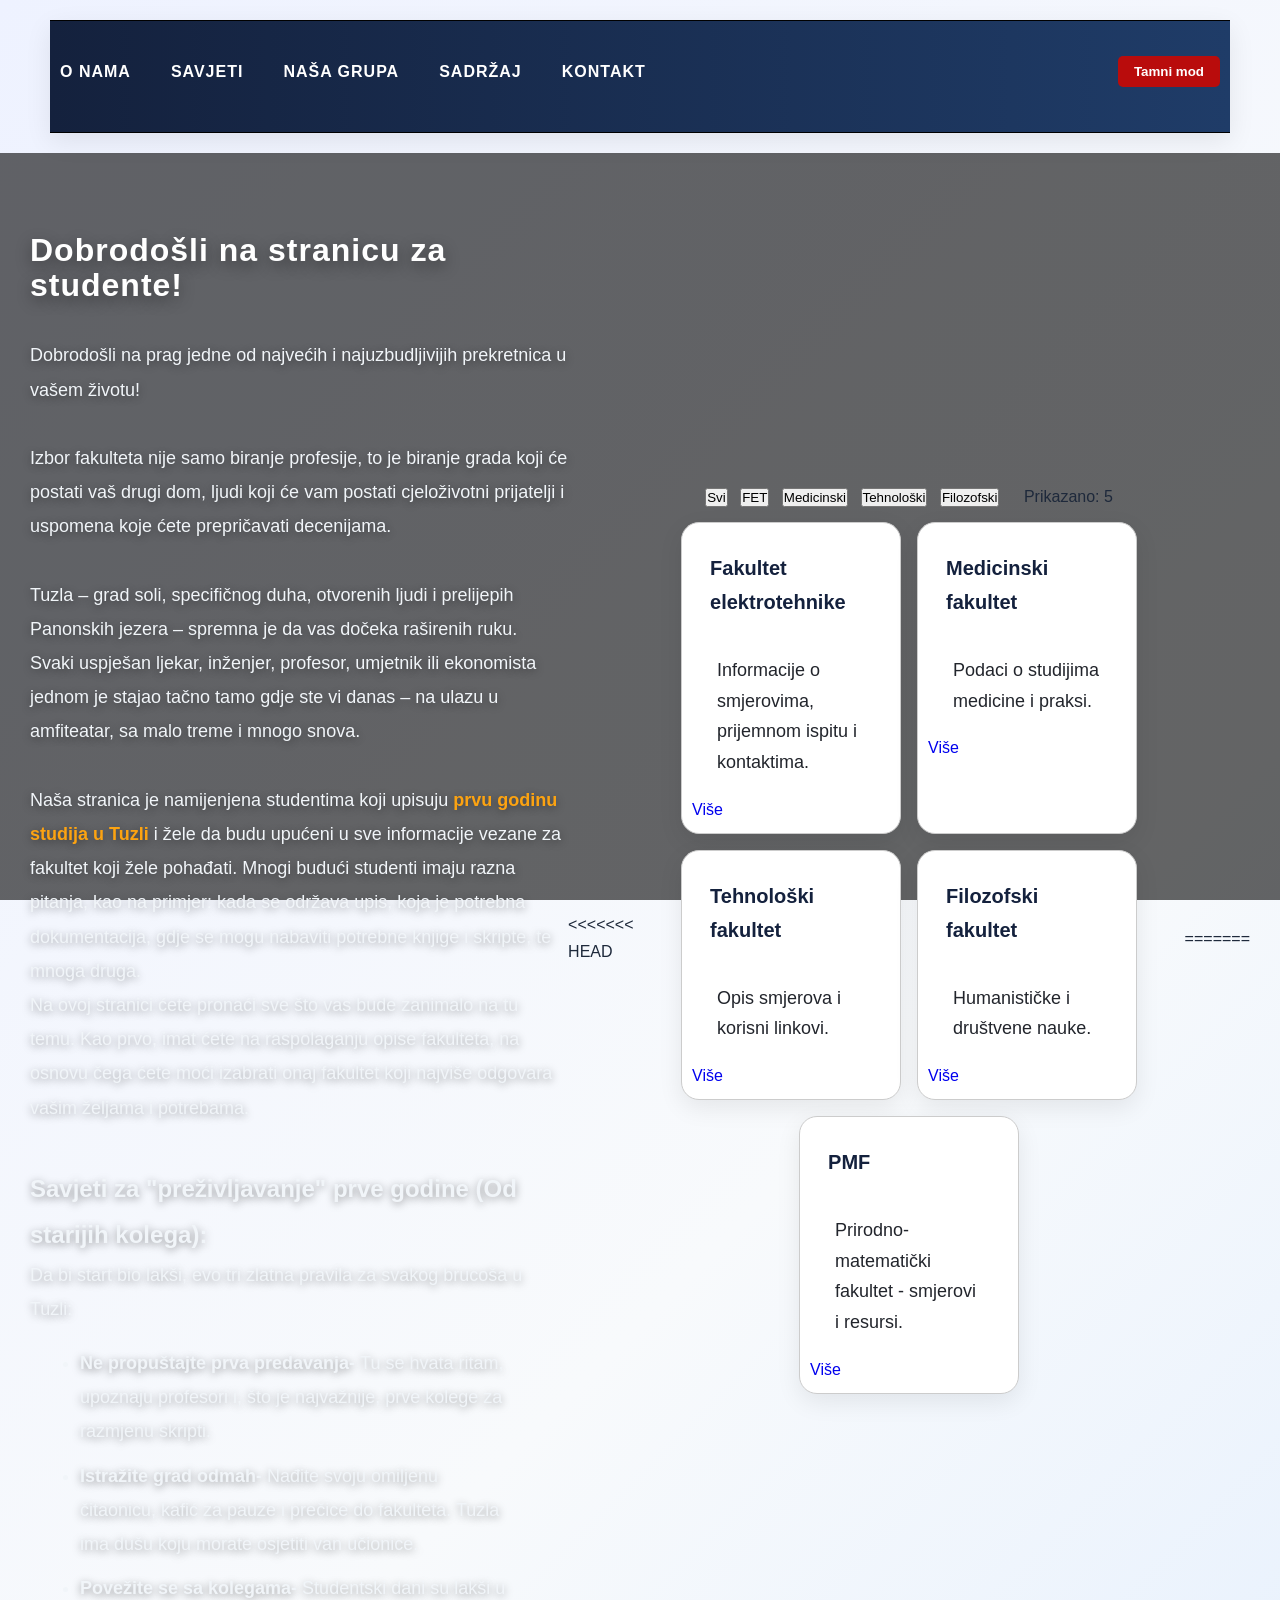
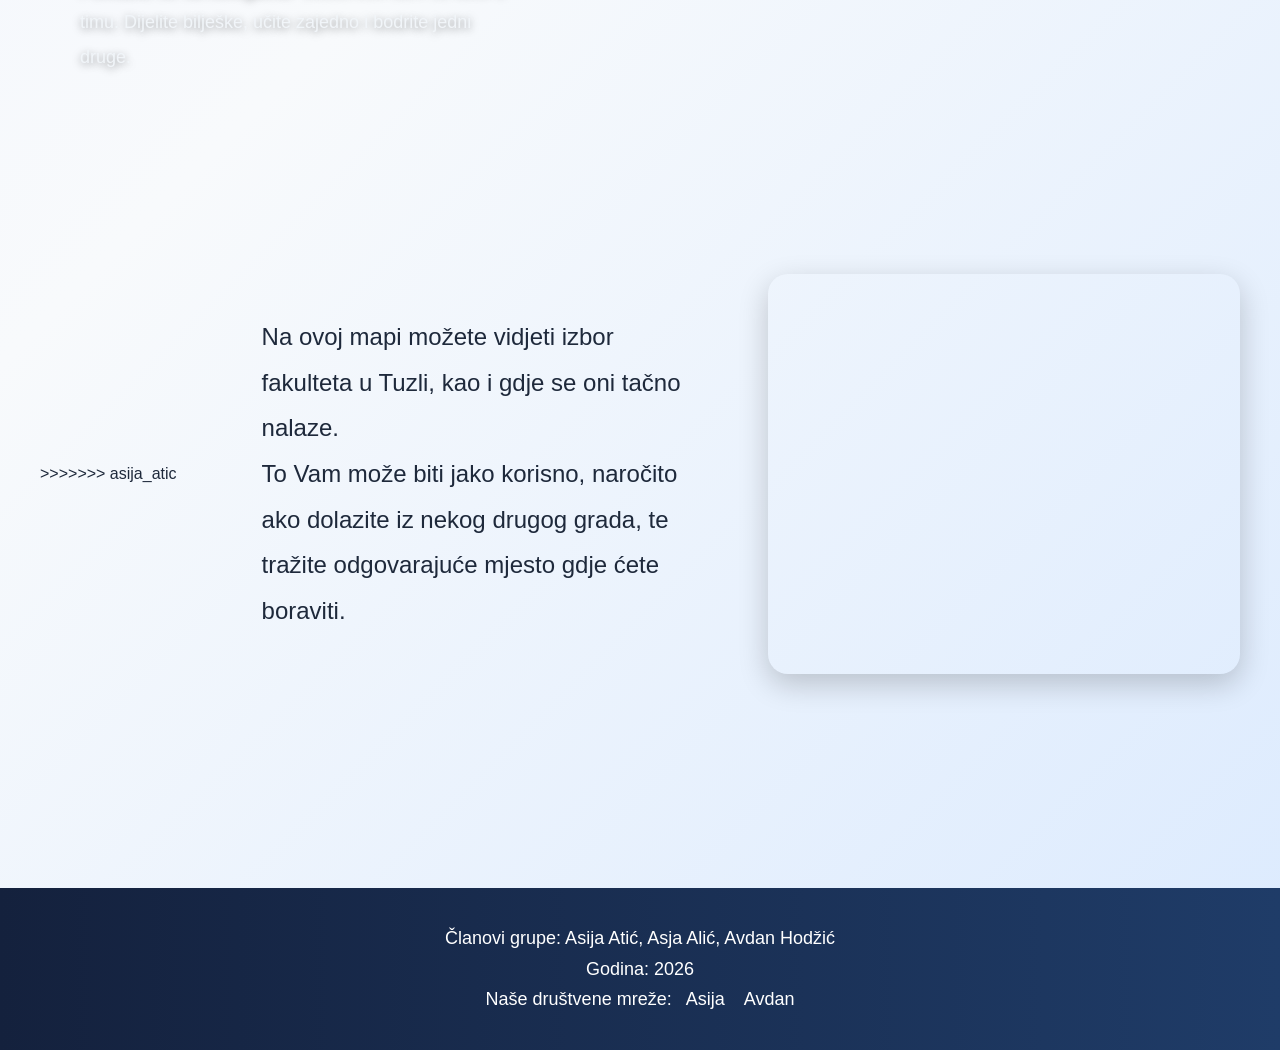
==== commit 4a96543d: "spojene izmjene" ====
--- a/index.html
+++ b/index.html
@@ -14,6 +14,11 @@
 padding: 35px 0;
 text-align: center;
 background-color: #000000;
+display: flex;
+justify-content: center;
+align-items: center;
+gap: 20px;
+flex-wrap: wrap;
 }
 .meni ul li {
     border-spacing: "5px";
@@ -21,8 +26,26 @@
 padding: 0 10px;
 text-transform: uppercase;
 }
+
+.meni ul li:last-child {
+  margin-left: auto;
+}
+
+#theme-toggle {
+  background: #b90c0c;
+  color: #ffffff;
+  border: none;
+  padding: 8px 16px;
+  border-radius: 5px;
+  cursor: pointer;
+  font-weight: bold;
+}
+
+#theme-toggle:hover {
+  background: #8a0808;
+}
 .meni ul li a {
-color: #000000;
+color: #ffffff;
 text-decoration: none;
 }
 .meni ul li a:hover {
@@ -43,6 +66,7 @@
 <li><a style="color:#ffffff;" href="https://github.com/asija-atic/Grupa17-TPTP-2026">Naša grupa</a></li>
 <li><a style="color:#ffffff;" href="sadrzaj.html">Sadržaj</a></li>
 <li><a style="color:#ffffff;" href="kontakt.html">Kontakt</a></li>
+<li><button id="theme-toggle" type="button">Tamni mod</button></li>
 </ul>
 </div>
 </header>
@@ -80,8 +104,56 @@
     </div>
     </a>
     
+<<<<<<< HEAD
+    
+        
+        <!-- Filter buttons and example cards -->
+        <section id="faculty-filters" style="padding:20px;background:transparent;">
+            <div id="filters" style="text-align:center;margin-bottom:12px;">
+                <button data-filter="all" class="filter-btn active" style="margin-right:8px;">Svi</button>
+                <button data-filter="FET" class="filter-btn" style="margin-right:8px;">FET</button>
+                <button data-filter="Medicinski" class="filter-btn" style="margin-right:8px;">Medicinski</button>
+                <button data-filter="Tehnoloski" class="filter-btn" style="margin-right:8px;">Tehnološki</button>
+                <button data-filter="Filozofski" class="filter-btn" style="margin-right:8px;">Filozofski</button>
+                <span style="margin-left:12px;">Prikazano: <span id="active-count">0</span></span>
+            </div>
+
+            <div class="cards" style="display:flex;flex-wrap:wrap;gap:16px;justify-content:center;">
+                <div class="card" data-category="FET" style="width:220px;border:1px solid #ccc;padding:10px;background:#fff;text-align:left;">
+                    <h3>Fakultet elektrotehnike</h3>
+                    <p>Informacije o smjerovima, prijemnom ispitu i kontaktima.</p>
+                    <a href="FET.html">Više</a>
+                </div>
+
+                <div class="card" data-category="Medicinski" style="width:220px;border:1px solid #ccc;padding:10px;background:#fff;text-align:left;">
+                    <h3>Medicinski fakultet</h3>
+                    <p>Podaci o studijima medicine i praksi.</p>
+                    <a href="Medicinski.html">Više</a>
+                </div>
+
+                <div class="card" data-category="Tehnoloski" style="width:220px;border:1px solid #ccc;padding:10px;background:#fff;text-align:left;">
+                    <h3>Tehnološki fakultet</h3>
+                    <p>Opis smjerova i korisni linkovi.</p>
+                    <a href="Tehnoloski.html">Više</a>
+                </div>
+
+                <div class="card" data-category="Filozofski" style="width:220px;border:1px solid #ccc;padding:10px;background:#fff;text-align:left;">
+                    <h3>Filozofski fakultet</h3>
+                    <p>Humanističke i društvene nauke.</p>
+                    <a href="Filozofski.html">Više</a>
+                </div>
+
+                <div class="card" data-category="PMF" style="width:220px;border:1px solid #ccc;padding:10px;background:#fff;text-align:left;">
+                    <h3>PMF</h3>
+                    <p>Prirodno-matematički fakultet - smjerovi i resursi.</p>
+                    <a href="PMF.html">Više</a>
+                </div>
+            </div>
+        </section>
+=======
 </section>
         <section class="mapa-sekcija">
+>>>>>>> asija_atic
 
     <div class="mapa-tekst">
 
@@ -127,6 +199,9 @@
         <a href="https://www.instagram.com/adoo.hodziic/">Avdan</a>
         </font>
     </footer>
+</footer>
+
+<script src="js/tptpskripte.js"></script>
 
 </body>
 </html>
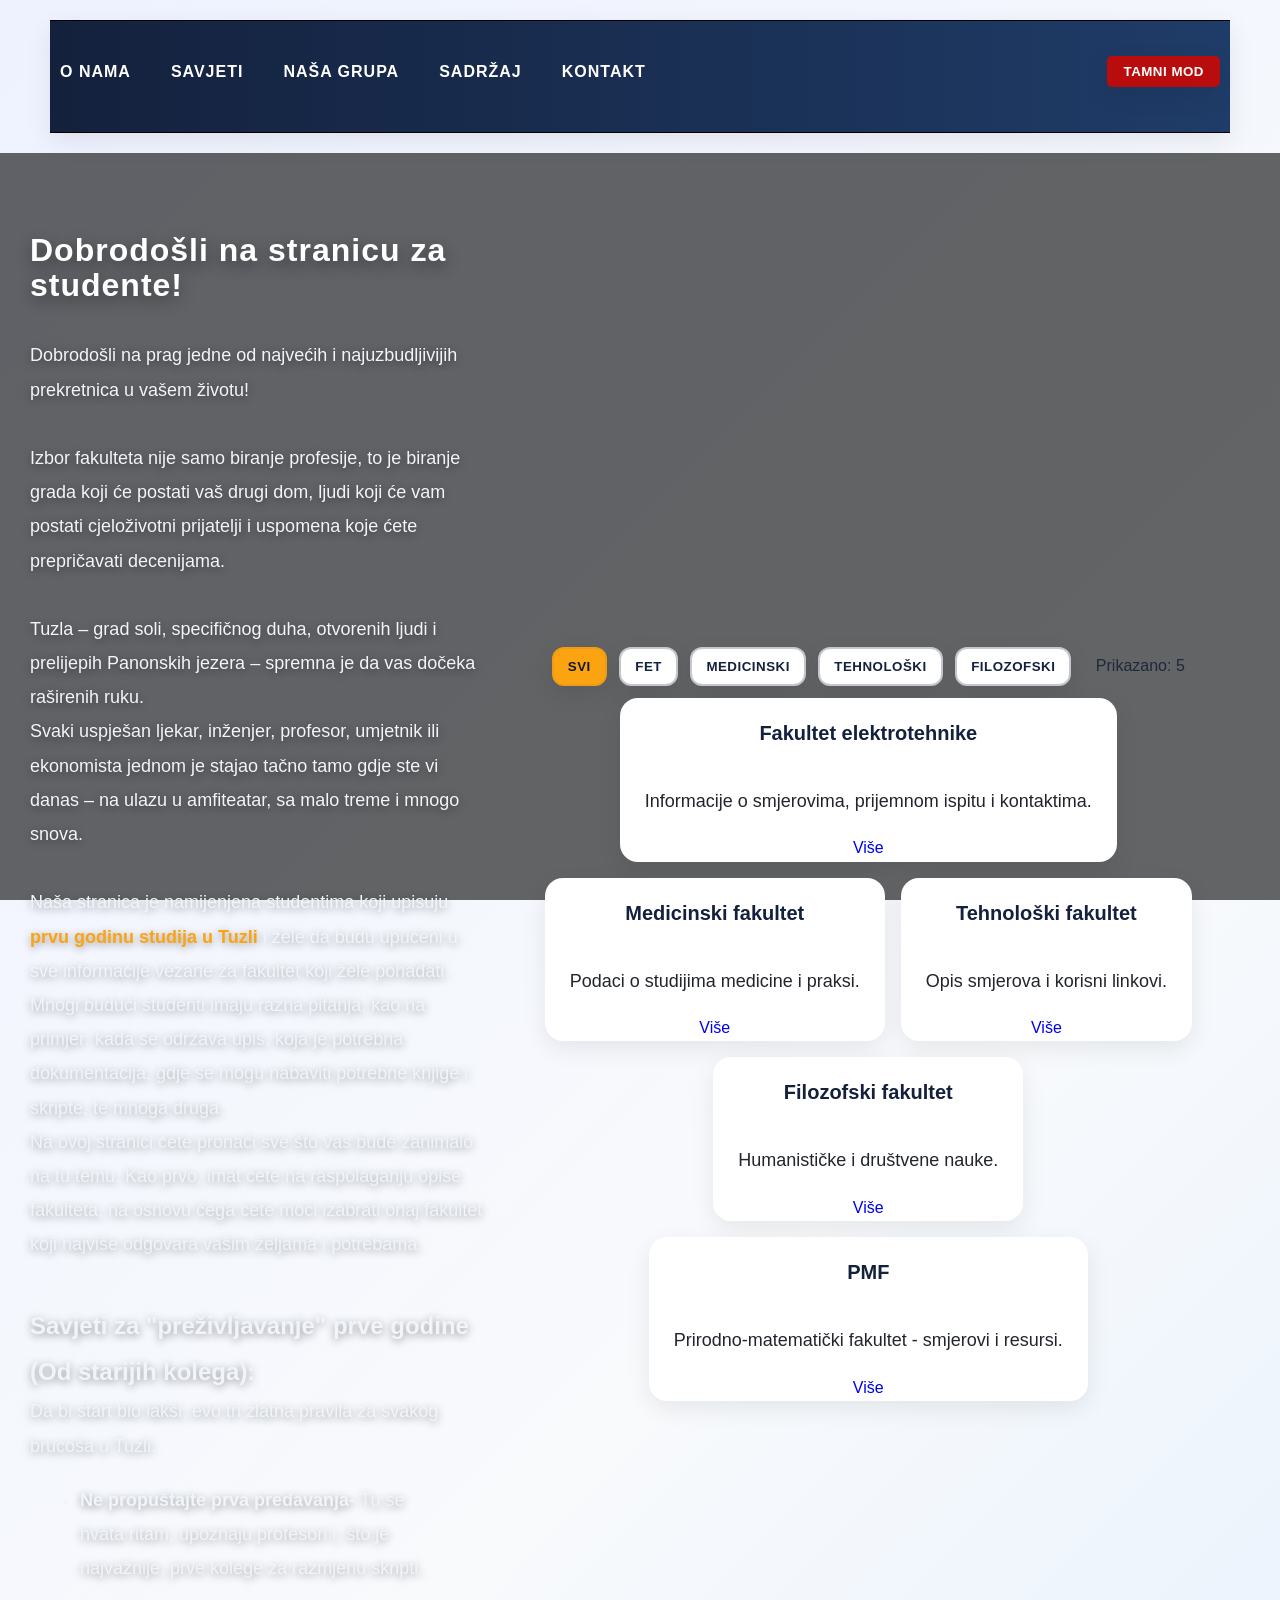
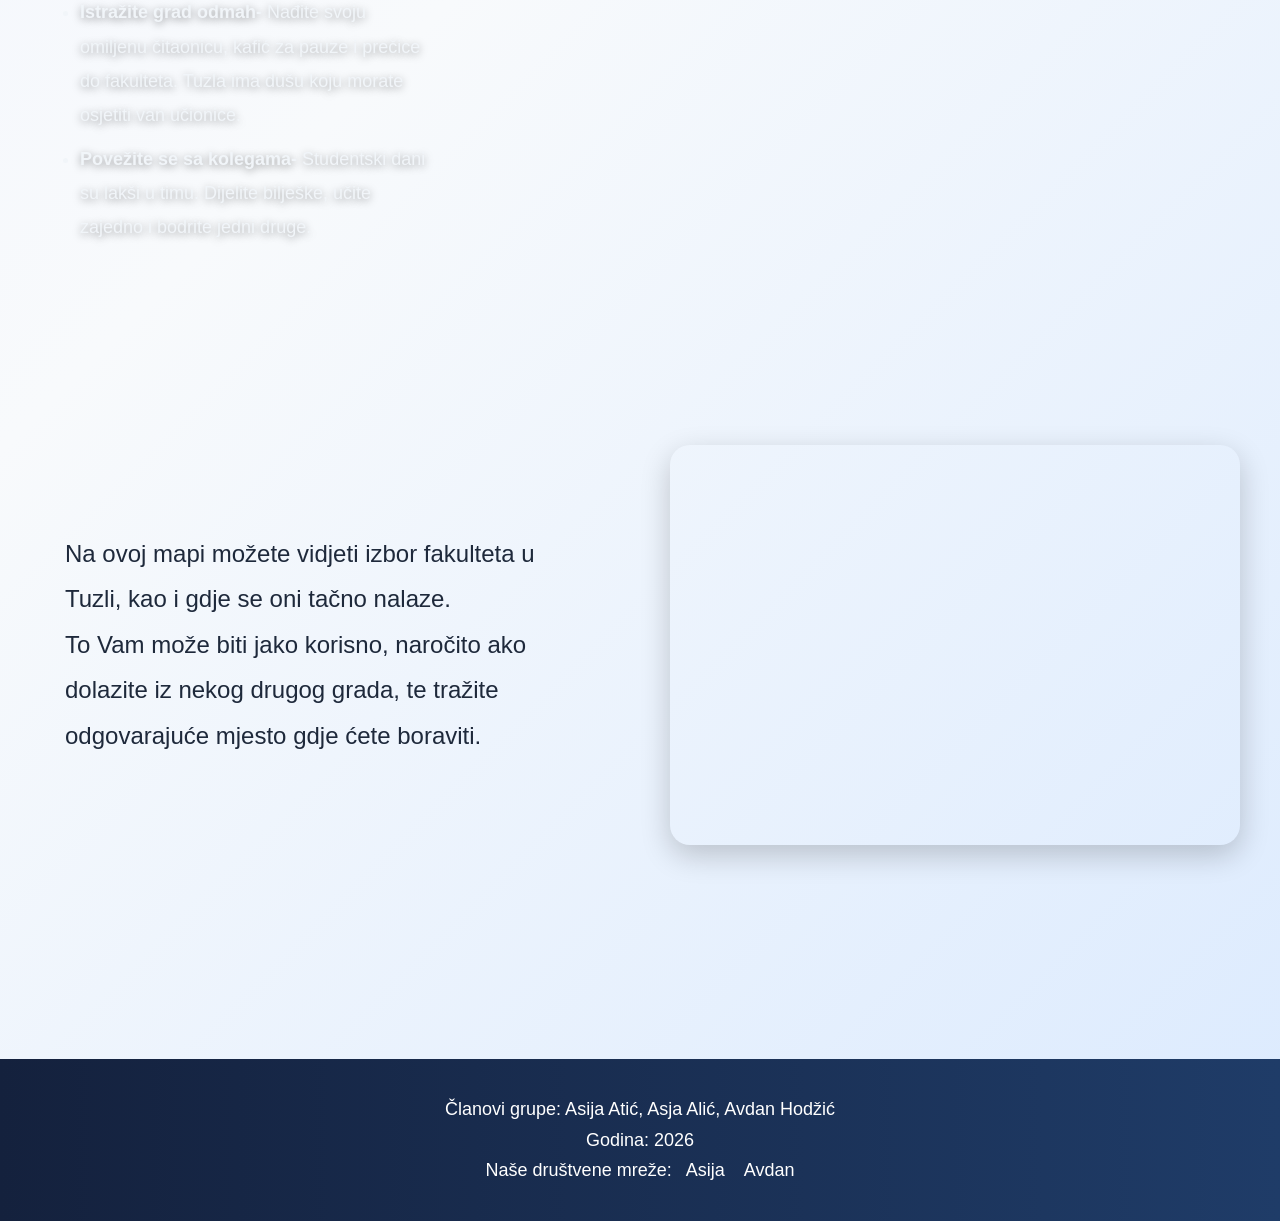
==== commit b34fa84c: "Posljednje izmjene" ====
--- a/index.html
+++ b/index.html
@@ -104,7 +104,6 @@
     </div>
     </a>
     
-<<<<<<< HEAD
     
         
         <!-- Filter buttons and example cards -->
@@ -119,41 +118,39 @@
             </div>
 
             <div class="cards" style="display:flex;flex-wrap:wrap;gap:16px;justify-content:center;">
-                <div class="card" data-category="FET" style="width:220px;border:1px solid #ccc;padding:10px;background:#fff;text-align:left;">
+                <div class="card" data-category="FET">
                     <h3>Fakultet elektrotehnike</h3>
                     <p>Informacije o smjerovima, prijemnom ispitu i kontaktima.</p>
                     <a href="FET.html">Više</a>
                 </div>
 
-                <div class="card" data-category="Medicinski" style="width:220px;border:1px solid #ccc;padding:10px;background:#fff;text-align:left;">
+                <div class="card" data-category="Medicinski">
                     <h3>Medicinski fakultet</h3>
                     <p>Podaci o studijima medicine i praksi.</p>
                     <a href="Medicinski.html">Više</a>
                 </div>
 
-                <div class="card" data-category="Tehnoloski" style="width:220px;border:1px solid #ccc;padding:10px;background:#fff;text-align:left;">
+                <div class="card" data-category="Tehnoloski">
                     <h3>Tehnološki fakultet</h3>
                     <p>Opis smjerova i korisni linkovi.</p>
                     <a href="Tehnoloski.html">Više</a>
                 </div>
 
-                <div class="card" data-category="Filozofski" style="width:220px;border:1px solid #ccc;padding:10px;background:#fff;text-align:left;">
+                <div class="card" data-category="Filozofski">
                     <h3>Filozofski fakultet</h3>
                     <p>Humanističke i društvene nauke.</p>
                     <a href="Filozofski.html">Više</a>
                 </div>
 
-                <div class="card" data-category="PMF" style="width:220px;border:1px solid #ccc;padding:10px;background:#fff;text-align:left;">
+                <div class="card" data-category="PMF">
                     <h3>PMF</h3>
                     <p>Prirodno-matematički fakultet - smjerovi i resursi.</p>
                     <a href="PMF.html">Više</a>
                 </div>
             </div>
         </section>
-=======
 </section>
         <section class="mapa-sekcija">
->>>>>>> asija_atic
 
     <div class="mapa-tekst">
 
@@ -204,4 +201,4 @@
 <script src="js/tptpskripte.js"></script>
 
 </body>
-</html>+</html>
--- a/tptpstil.css
+++ b/tptpstil.css
@@ -74,7 +74,17 @@
 body.dark-theme .smjerovi,
 body.dark-theme .tf-zanimljivosti,
 body.dark-theme .mas-tekst,
-body.dark-theme .fil-uvod{
+body.dark-theme .fil-uvod,
+
+/* hero / fakultetske kartice */
+body.dark-theme .fet-card,
+body.dark-theme .med-card,
+body.dark-theme .tf-card,
+body.dark-theme .fil-card,
+body.dark-theme .pmf-card,
+body.dark-theme .eko-card,
+body.dark-theme .rggf-card,
+body.dark-theme .mas-card{
 
     background:#1e293b;
     color:var(--text-color);
@@ -84,6 +94,95 @@
 body.dark-theme #meni ul{
 
     background:linear-gradient(to right,#0f172a,#111827);
+}
+
+/* TAMNA TEMA - KONTRAST ZA KONTAKT/FUTER I DUGMAD */
+body.dark-theme .section{
+    background:rgba(30,41,59,0.95);
+    color:#e5e7eb;
+    box-shadow:0 10px 25px rgba(0,0,0,0.4);
+}
+
+body.dark-theme footer{
+    background:linear-gradient(to right,var(--primary-color),var(--secondary-color));
+    color:#e5e7eb;
+}
+
+body.dark-theme button,
+body.dark-theme .filter-btn,
+body.dark-theme [data-href],
+body.dark-theme [data-scroll]{
+
+    color:#f8fafc;
+}
+
+/* Univerzalni “karton” izgled dugmadi */
+button,
+.filter-btn{
+    display:inline-flex;
+    align-items:center;
+    justify-content:center;
+
+    padding:10px 16px;
+    border-radius:12px;
+    border:2px solid rgba(20,33,61,0.15);
+
+    background:#ffffff;
+    color:var(--primary-color);
+
+    font-weight:700;
+    cursor:pointer;
+
+    box-shadow:var(--shadow);
+    transition:var(--transition);
+    text-transform:uppercase;
+    letter-spacing:0.5px;
+}
+
+/* Filter dugmad - aktivno */
+.filter-btn{
+    padding:10px 14px;
+    border-color:rgba(20,33,61,0.25);
+    background:#ffffff;
+}
+
+.filter-btn.active{
+    background:var(--accent-color);
+    border-color:rgba(20,33,61,0.05);
+    color:#111827;
+}
+
+button:hover,
+.filter-btn:hover{
+    transform:translateY(-2px);
+    box-shadow:var(--strong-shadow);
+    background:var(--hover-color);
+    border-color:rgba(20,33,61,0.05);
+}
+
+/* Dugmad u tamnoj temi */
+body.dark-theme button,
+body.dark-theme .filter-btn{
+    background:#0f172a;
+    border-color:rgba(248,250,252,0.18);
+    color:#f8fafc;
+    box-shadow:0 10px 25px rgba(0,0,0,0.45);
+}
+
+body.dark-theme .filter-btn.active{
+    background:var(--accent-color);
+    color:#111827;
+}
+
+/* dugmad specifično koje koriste JS: */
+button[data-href],
+button[data-scroll]{
+    background:#ffffff;
+}
+
+body.dark-theme button[data-href],
+body.dark-theme button[data-scroll]{
+    background:#0f172a;
 }
 
 /*ANIMACIJA*/
